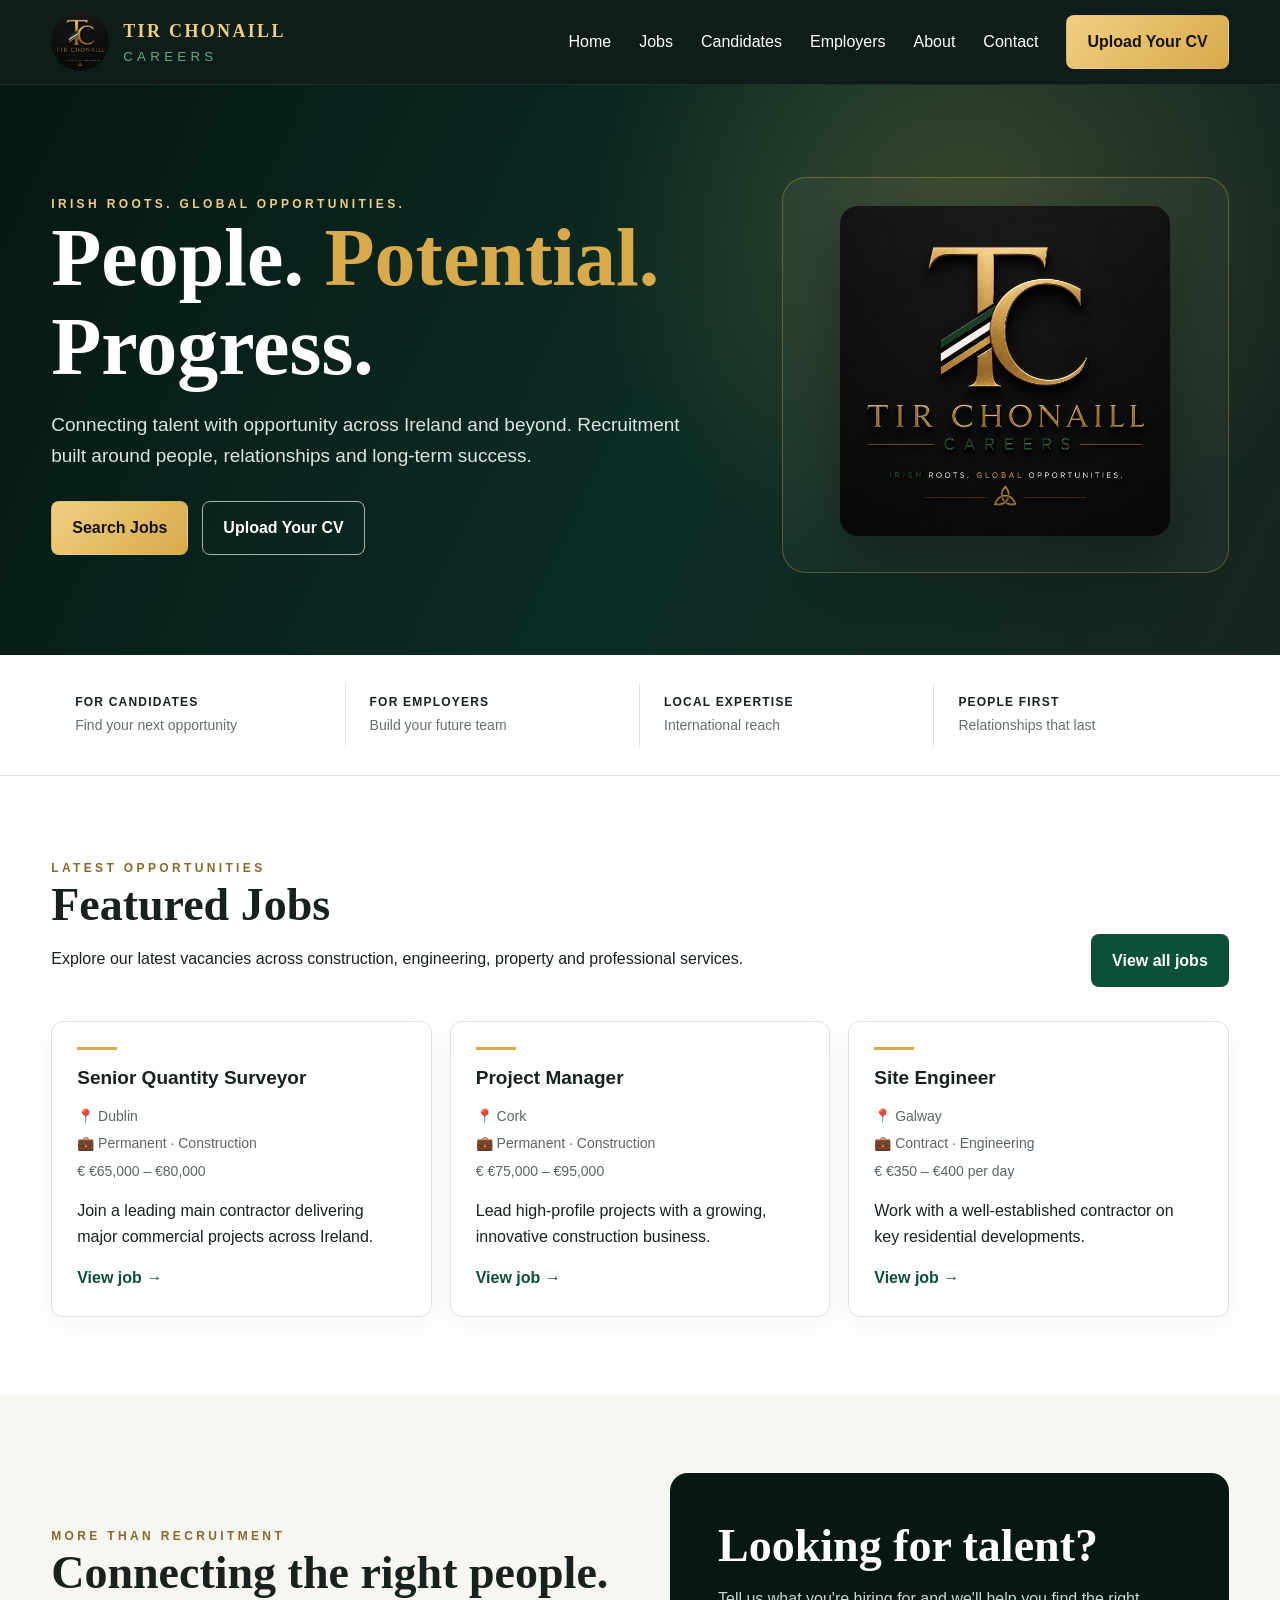
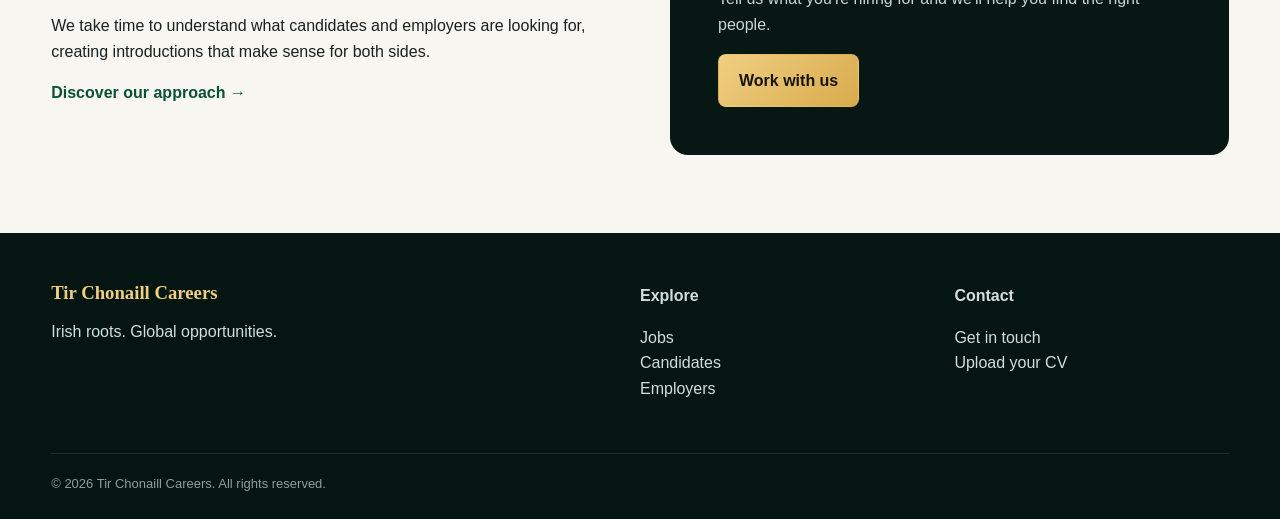
==== index.html @ 7bf4bdb2 "Add files via upload" ====
<!doctype html><html lang="en"><head><meta charset="utf-8"><meta name="viewport" content="width=device-width,initial-scale=1"><meta name="description" content="Tir Chonaill Careers — Irish roots, global opportunities."><title>Tir Chonaill Careers</title><link rel="stylesheet" href="css/style.css"></head><body>
<header class="header"><div class="container nav"><a class="brand" href="index.html"><img src="images/logo.jpg" alt="Tir Chonaill Careers"><div><strong>TIR CHONAILL</strong><small>CAREERS</small></div></a><button class="mobile-toggle" aria-label="Menu">☰</button><nav class="navlinks"><a href="index.html">Home</a><a href="jobs.html">Jobs</a><a href="candidates.html">Candidates</a><a href="employers.html">Employers</a><a href="about.html">About</a><a href="contact.html">Contact</a><a class="btn btn-gold" href="apply.html">Upload Your CV</a></nav></div></header>
<main><section class="hero"><div class="container hero-grid"><div><div class="eyebrow">Irish roots. Global opportunities.</div><h1>People. <span>Potential.</span> Progress.</h1><p>Connecting talent with opportunity across Ireland and beyond. Recruitment built around people, relationships and long-term success.</p><div class="hero-actions"><a class="btn btn-gold" href="jobs.html">Search Jobs</a><a class="btn btn-outline" href="apply.html">Upload Your CV</a></div></div><div class="hero-mark"><img src="images/logo.jpg" alt="Tir Chonaill Careers logo"></div></div></section>
<section class="features"><div class="container feature-grid"><div class="feature"><b>For candidates</b><span>Find your next opportunity</span></div><div class="feature"><b>For employers</b><span>Build your future team</span></div><div class="feature"><b>Local expertise</b><span>International reach</span></div><div class="feature"><b>People first</b><span>Relationships that last</span></div></div></section>
<section class="section"><div class="container"><div class="section-head"><div><span class="eyebrow" style="color:#8a6829">Latest opportunities</span><h2>Featured Jobs</h2><p>Explore our latest vacancies across construction, engineering, property and professional services.</p></div><a class="btn btn-green" href="jobs.html">View all jobs</a></div><div id="featuredJobs" class="jobs-grid"></div></div></section>
<section class="section section-soft"><div class="container split"><div><span class="eyebrow" style="color:#8a6829">More than recruitment</span><h2>Connecting the right people.</h2><p>We take time to understand what candidates and employers are looking for, creating introductions that make sense for both sides.</p><a class="job-link" href="about.html">Discover our approach →</a></div><div class="panel"><h2>Looking for talent?</h2><p>Tell us what you're hiring for and we'll help you find the right people.</p><a class="btn btn-gold" href="employers.html">Work with us</a></div></div></section></main>
<footer class="footer"><div class="container"><div class="footer-grid"><div><h3>Tir Chonaill Careers</h3><p>Irish roots. Global opportunities.</p></div><div><b>Explore</b><p><a href="jobs.html">Jobs</a><br><a href="candidates.html">Candidates</a><br><a href="employers.html">Employers</a></p></div><div><b>Contact</b><p><a href="contact.html">Get in touch</a><br><a href="apply.html">Upload your CV</a></p></div></div><div class="copyright">© 2026 Tir Chonaill Careers. All rights reserved.</div></div></footer><script src="js/main.js"></script><script src="js/jobs.js"></script></body></html>
---- css/style.css ----
:root{--ink:#071814;--green:#0c5137;--green2:#123c2e;--gold:#d8aa4b;--gold2:#f0cf82;--paper:#f8f6f1;--text:#17211e;--muted:#66706c;--line:#e4e1da;--white:#fff}*{box-sizing:border-box}html{scroll-behavior:smooth}body{margin:0;font-family:Inter,Arial,sans-serif;color:var(--text);background:#fff;line-height:1.6}h1,h2,h3{font-family:Georgia,'Times New Roman',serif;line-height:1.08;margin:0 0 16px}a{text-decoration:none;color:inherit}.container{width:min(1180px,92%);margin:auto}.header{position:sticky;top:0;z-index:20;background:rgba(5,20,17,.96);color:#fff;border-bottom:1px solid rgba(255,255,255,.08)}.nav{height:84px;display:flex;align-items:center;justify-content:space-between;gap:24px}.brand{display:flex;align-items:center;gap:14px}.brand img{width:58px;height:58px;object-fit:cover;object-position:50% 20%;border-radius:50%}.brand strong{font-family:Georgia,serif;letter-spacing:.13em;color:var(--gold2);font-size:18px}.brand small{display:block;letter-spacing:.32em;color:#67a781}.navlinks{display:flex;gap:28px;align-items:center}.navlinks a:hover{color:var(--gold2)}.btn{display:inline-flex;align-items:center;justify-content:center;padding:13px 20px;border-radius:8px;font-weight:700;border:1px solid transparent;cursor:pointer}.btn-gold{background:linear-gradient(135deg,var(--gold2),var(--gold));color:#16130c}.btn-outline{border-color:rgba(255,255,255,.65);color:#fff}.btn-green{background:var(--green);color:#fff}.hero{color:#fff;background:radial-gradient(circle at 75% 25%,rgba(216,170,75,.22),transparent 35%),linear-gradient(115deg,#061713,#0b2d25 55%,#17251f);padding:92px 0 82px;overflow:hidden}.hero-grid{display:grid;grid-template-columns:1.2fr .8fr;align-items:center;gap:60px}.eyebrow{text-transform:uppercase;letter-spacing:.28em;font-size:12px;color:var(--gold2);font-weight:700}.hero h1{font-size:clamp(48px,7vw,82px);max-width:850px}.hero h1 span{color:var(--gold)}.hero p{font-size:19px;max-width:650px;color:#dce5e1}.hero-actions{display:flex;gap:14px;flex-wrap:wrap;margin-top:30px}.hero-mark{border:1px solid rgba(216,170,75,.35);padding:28px;border-radius:24px;background:rgba(255,255,255,.04);text-align:center}.hero-mark img{width:min(330px,100%);border-radius:18px;box-shadow:0 25px 60px rgba(0,0,0,.35)}.features{padding:28px 0;border-bottom:1px solid var(--line);background:#fff}.feature-grid{display:grid;grid-template-columns:repeat(4,1fr)}.feature{padding:10px 24px;border-right:1px solid var(--line)}.feature:last-child{border:0}.feature b{display:block;text-transform:uppercase;letter-spacing:.1em;font-size:12px}.feature span{color:var(--muted);font-size:14px}.section{padding:78px 0}.section-soft{background:var(--paper)}.section-head{display:flex;justify-content:space-between;gap:30px;align-items:end;margin-bottom:34px}.section h2{font-size:46px}.jobs-grid{display:grid;grid-template-columns:repeat(3,1fr);gap:18px}.job-card{border:1px solid var(--line);border-radius:12px;padding:25px;background:#fff;box-shadow:0 8px 24px rgba(20,30,25,.05);transition:.2s}.job-card:hover{transform:translateY(-3px);box-shadow:0 14px 35px rgba(20,30,25,.1)}.job-card:before{content:'';display:block;width:40px;height:3px;background:var(--gold);margin-bottom:18px}.job-card h3{font-family:Inter,Arial,sans-serif;font-size:19px}.meta{display:grid;gap:5px;color:#5d6762;font-size:14px;margin:14px 0}.job-link{color:var(--green);font-weight:800}.split{display:grid;grid-template-columns:1fr 1fr;gap:60px;align-items:center}.panel{background:var(--ink);color:#fff;padding:48px;border-radius:18px}.panel p{color:#cbd6d1}.page-hero{background:var(--ink);color:#fff;padding:65px 0}.page-hero h1{font-size:56px}.filters{display:grid;grid-template-columns:2fr 1fr 1fr auto;gap:12px;margin-bottom:28px}.input,select,textarea{width:100%;padding:14px 15px;border:1px solid #d8d8d3;border-radius:8px;background:#fff;font:inherit}textarea{min-height:150px}.form{display:grid;gap:14px}.form-row{display:grid;grid-template-columns:1fr 1fr;gap:14px}.notice{padding:15px;border-radius:8px;background:#eef6f1;color:#24513d;font-size:14px}.footer{background:#051512;color:#d4ddd9;padding:50px 0 25px}.footer-grid{display:grid;grid-template-columns:2fr 1fr 1fr;gap:40px}.footer h3{color:var(--gold2)}.copyright{border-top:1px solid rgba(255,255,255,.1);margin-top:35px;padding-top:20px;color:#8fa099;font-size:13px}.mobile-toggle{display:none}.empty{padding:30px;border:1px dashed #bbb;border-radius:10px;color:var(--muted)}@media(max-width:850px){.mobile-toggle{display:block;background:none;border:0;color:#fff;font-size:25px}.navlinks{display:none;position:absolute;top:84px;left:0;right:0;background:#061713;padding:24px;flex-direction:column}.navlinks.open{display:flex}.hero-grid,.split{grid-template-columns:1fr}.hero-mark{display:none}.feature-grid{grid-template-columns:1fr 1fr}.feature:nth-child(2){border-right:0}.jobs-grid{grid-template-columns:1fr}.filters{grid-template-columns:1fr}.section-head{align-items:start;flex-direction:column}.footer-grid{grid-template-columns:1fr}.form-row{grid-template-columns:1fr}}@media(max-width:520px){.brand strong,.brand small{display:none}.feature-grid{grid-template-columns:1fr}.feature{border-right:0;border-bottom:1px solid var(--line)}.hero{padding:65px 0}.hero h1{font-size:48px}.page-hero h1,.section h2{font-size:40px}}
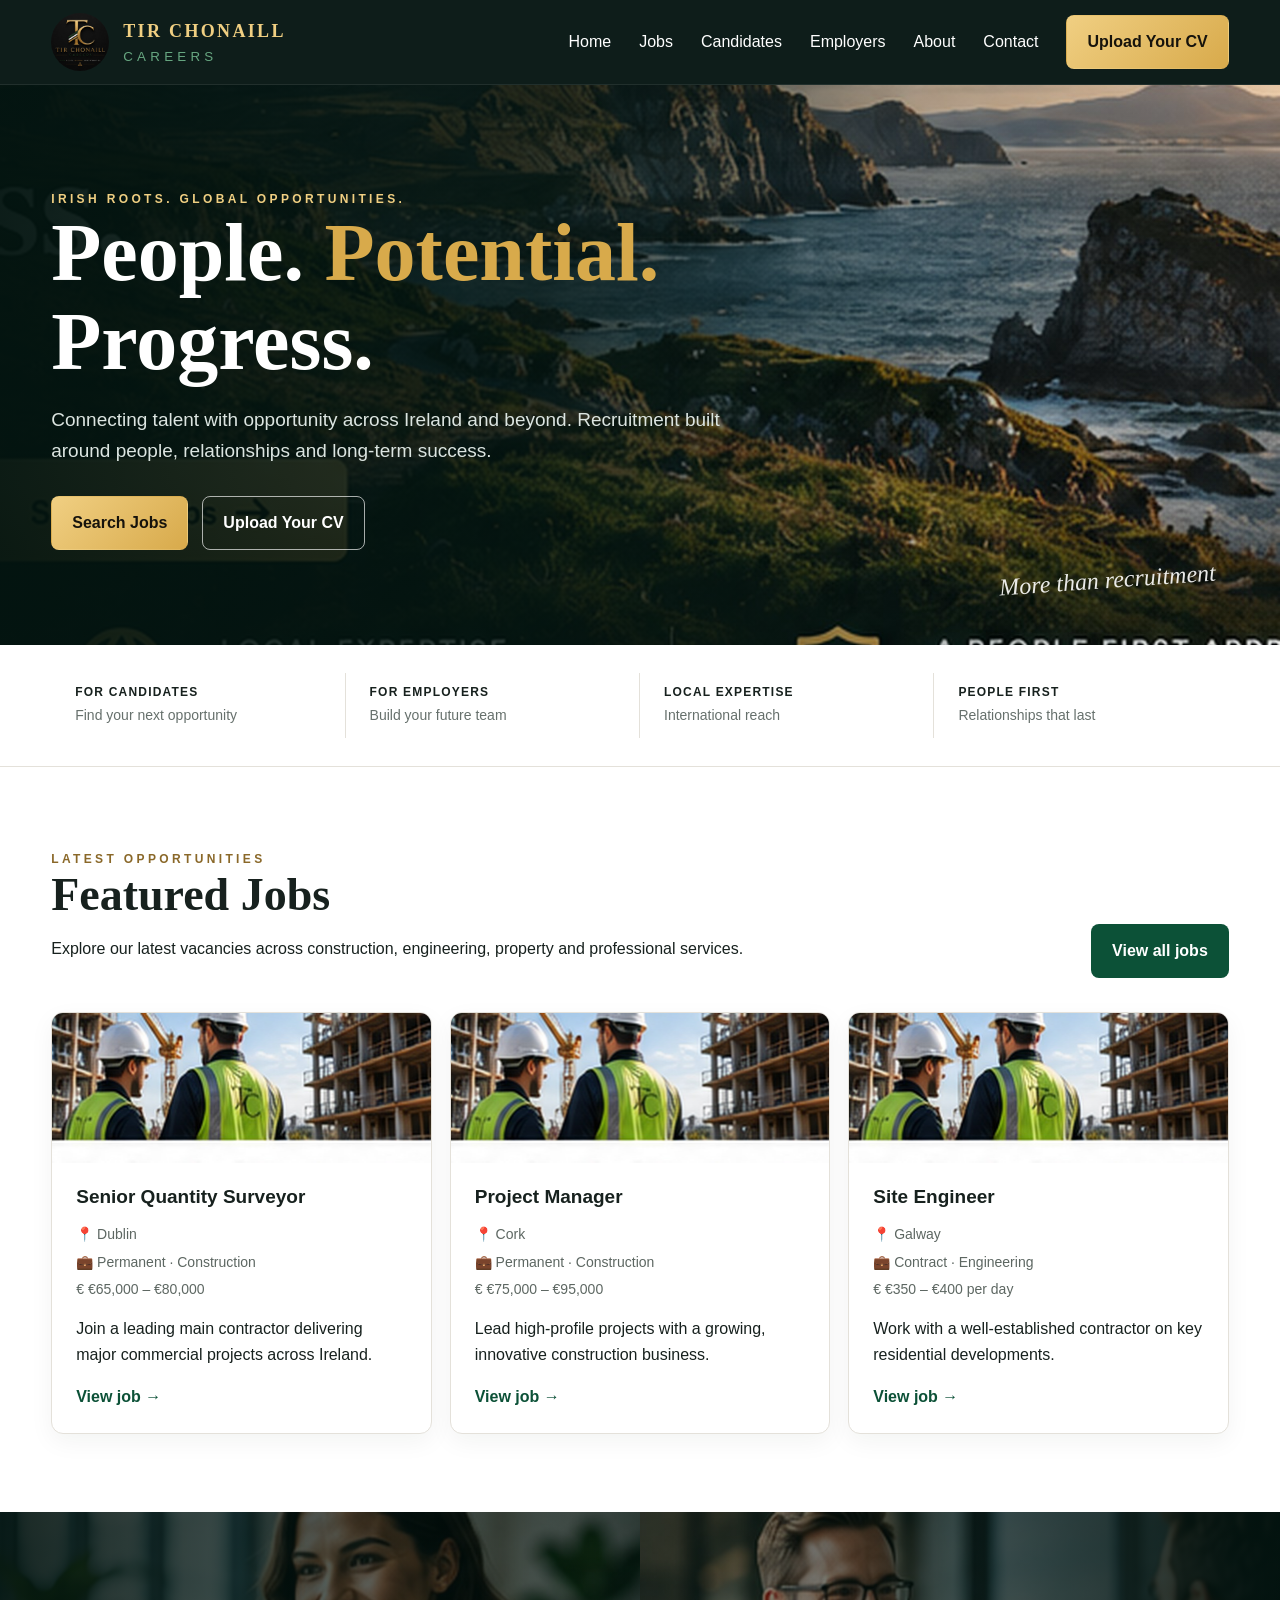
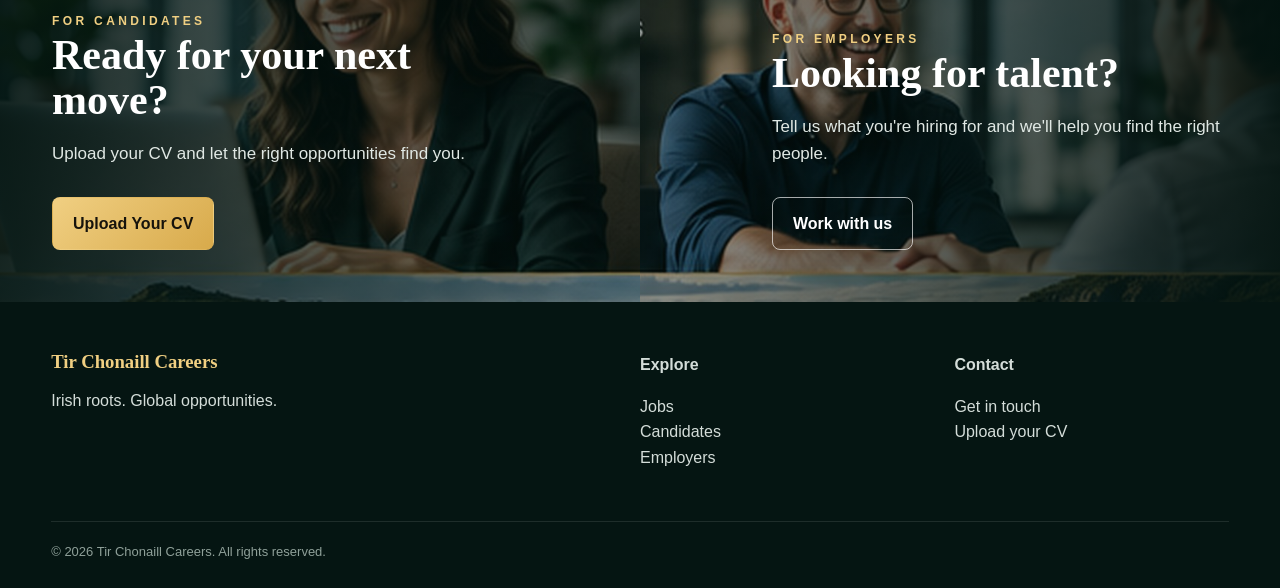
==== commit 6005f3c8: "Add files via upload" ====
--- a/index.html
+++ b/index.html
@@ -1,7 +1,10 @@
 <!doctype html><html lang="en"><head><meta charset="utf-8"><meta name="viewport" content="width=device-width,initial-scale=1"><meta name="description" content="Tir Chonaill Careers — Irish roots, global opportunities."><title>Tir Chonaill Careers</title><link rel="stylesheet" href="css/style.css"></head><body>
 <header class="header"><div class="container nav"><a class="brand" href="index.html"><img src="images/logo.jpg" alt="Tir Chonaill Careers"><div><strong>TIR CHONAILL</strong><small>CAREERS</small></div></a><button class="mobile-toggle" aria-label="Menu">☰</button><nav class="navlinks"><a href="index.html">Home</a><a href="jobs.html">Jobs</a><a href="candidates.html">Candidates</a><a href="employers.html">Employers</a><a href="about.html">About</a><a href="contact.html">Contact</a><a class="btn btn-gold" href="apply.html">Upload Your CV</a></nav></div></header>
-<main><section class="hero"><div class="container hero-grid"><div><div class="eyebrow">Irish roots. Global opportunities.</div><h1>People. <span>Potential.</span> Progress.</h1><p>Connecting talent with opportunity across Ireland and beyond. Recruitment built around people, relationships and long-term success.</p><div class="hero-actions"><a class="btn btn-gold" href="jobs.html">Search Jobs</a><a class="btn btn-outline" href="apply.html">Upload Your CV</a></div></div><div class="hero-mark"><img src="images/logo.jpg" alt="Tir Chonaill Careers logo"></div></div></section>
+<main><section class="hero"><div class="container hero-grid"><div><div class="eyebrow">Irish roots. Global opportunities.</div><h1>People. <span>Potential.</span> Progress.</h1><p>Connecting talent with opportunity across Ireland and beyond. Recruitment built around people, relationships and long-term success.</p><div class="hero-actions"><a class="btn btn-gold" href="jobs.html">Search Jobs</a><a class="btn btn-outline" href="apply.html">Upload Your CV</a></div></div></div></section>
 <section class="features"><div class="container feature-grid"><div class="feature"><b>For candidates</b><span>Find your next opportunity</span></div><div class="feature"><b>For employers</b><span>Build your future team</span></div><div class="feature"><b>Local expertise</b><span>International reach</span></div><div class="feature"><b>People first</b><span>Relationships that last</span></div></div></section>
 <section class="section"><div class="container"><div class="section-head"><div><span class="eyebrow" style="color:#8a6829">Latest opportunities</span><h2>Featured Jobs</h2><p>Explore our latest vacancies across construction, engineering, property and professional services.</p></div><a class="btn btn-green" href="jobs.html">View all jobs</a></div><div id="featuredJobs" class="jobs-grid"></div></div></section>
-<section class="section section-soft"><div class="container split"><div><span class="eyebrow" style="color:#8a6829">More than recruitment</span><h2>Connecting the right people.</h2><p>We take time to understand what candidates and employers are looking for, creating introductions that make sense for both sides.</p><a class="job-link" href="about.html">Discover our approach →</a></div><div class="panel"><h2>Looking for talent?</h2><p>Tell us what you're hiring for and we'll help you find the right people.</p><a class="btn btn-gold" href="employers.html">Work with us</a></div></div></section></main>
+<section class="people-strip">
+<div class="people-card candidate-photo"><div class="people-copy"><span class="eyebrow">For candidates</span><h2>Ready for your next move?</h2><p>Upload your CV and let the right opportunities find you.</p><a class="btn btn-gold" href="apply.html">Upload Your CV</a></div></div>
+<div class="people-card employer-photo"><div class="people-copy"><span class="eyebrow">For employers</span><h2>Looking for talent?</h2><p>Tell us what you're hiring for and we'll help you find the right people.</p><a class="btn btn-outline" href="employers.html">Work with us</a></div></div>
+</section></main>
 <footer class="footer"><div class="container"><div class="footer-grid"><div><h3>Tir Chonaill Careers</h3><p>Irish roots. Global opportunities.</p></div><div><b>Explore</b><p><a href="jobs.html">Jobs</a><br><a href="candidates.html">Candidates</a><br><a href="employers.html">Employers</a></p></div><div><b>Contact</b><p><a href="contact.html">Get in touch</a><br><a href="apply.html">Upload your CV</a></p></div></div><div class="copyright">© 2026 Tir Chonaill Careers. All rights reserved.</div></div></footer><script src="js/main.js"></script><script src="js/jobs.js"></script></body></html>
--- a/css/style.css
+++ b/css/style.css
@@ -1 +1,7 @@
 :root{--ink:#071814;--green:#0c5137;--green2:#123c2e;--gold:#d8aa4b;--gold2:#f0cf82;--paper:#f8f6f1;--text:#17211e;--muted:#66706c;--line:#e4e1da;--white:#fff}*{box-sizing:border-box}html{scroll-behavior:smooth}body{margin:0;font-family:Inter,Arial,sans-serif;color:var(--text);background:#fff;line-height:1.6}h1,h2,h3{font-family:Georgia,'Times New Roman',serif;line-height:1.08;margin:0 0 16px}a{text-decoration:none;color:inherit}.container{width:min(1180px,92%);margin:auto}.header{position:sticky;top:0;z-index:20;background:rgba(5,20,17,.96);color:#fff;border-bottom:1px solid rgba(255,255,255,.08)}.nav{height:84px;display:flex;align-items:center;justify-content:space-between;gap:24px}.brand{display:flex;align-items:center;gap:14px}.brand img{width:58px;height:58px;object-fit:cover;object-position:50% 20%;border-radius:50%}.brand strong{font-family:Georgia,serif;letter-spacing:.13em;color:var(--gold2);font-size:18px}.brand small{display:block;letter-spacing:.32em;color:#67a781}.navlinks{display:flex;gap:28px;align-items:center}.navlinks a:hover{color:var(--gold2)}.btn{display:inline-flex;align-items:center;justify-content:center;padding:13px 20px;border-radius:8px;font-weight:700;border:1px solid transparent;cursor:pointer}.btn-gold{background:linear-gradient(135deg,var(--gold2),var(--gold));color:#16130c}.btn-outline{border-color:rgba(255,255,255,.65);color:#fff}.btn-green{background:var(--green);color:#fff}.hero{color:#fff;background:radial-gradient(circle at 75% 25%,rgba(216,170,75,.22),transparent 35%),linear-gradient(115deg,#061713,#0b2d25 55%,#17251f);padding:92px 0 82px;overflow:hidden}.hero-grid{display:grid;grid-template-columns:1.2fr .8fr;align-items:center;gap:60px}.eyebrow{text-transform:uppercase;letter-spacing:.28em;font-size:12px;color:var(--gold2);font-weight:700}.hero h1{font-size:clamp(48px,7vw,82px);max-width:850px}.hero h1 span{color:var(--gold)}.hero p{font-size:19px;max-width:650px;color:#dce5e1}.hero-actions{display:flex;gap:14px;flex-wrap:wrap;margin-top:30px}.hero-mark{border:1px solid rgba(216,170,75,.35);padding:28px;border-radius:24px;background:rgba(255,255,255,.04);text-align:center}.hero-mark img{width:min(330px,100%);border-radius:18px;box-shadow:0 25px 60px rgba(0,0,0,.35)}.features{padding:28px 0;border-bottom:1px solid var(--line);background:#fff}.feature-grid{display:grid;grid-template-columns:repeat(4,1fr)}.feature{padding:10px 24px;border-right:1px solid var(--line)}.feature:last-child{border:0}.feature b{display:block;text-transform:uppercase;letter-spacing:.1em;font-size:12px}.feature span{color:var(--muted);font-size:14px}.section{padding:78px 0}.section-soft{background:var(--paper)}.section-head{display:flex;justify-content:space-between;gap:30px;align-items:end;margin-bottom:34px}.section h2{font-size:46px}.jobs-grid{display:grid;grid-template-columns:repeat(3,1fr);gap:18px}.job-card{border:1px solid var(--line);border-radius:12px;padding:25px;background:#fff;box-shadow:0 8px 24px rgba(20,30,25,.05);transition:.2s}.job-card:hover{transform:translateY(-3px);box-shadow:0 14px 35px rgba(20,30,25,.1)}.job-card:before{content:'';display:block;width:40px;height:3px;background:var(--gold);margin-bottom:18px}.job-card h3{font-family:Inter,Arial,sans-serif;font-size:19px}.meta{display:grid;gap:5px;color:#5d6762;font-size:14px;margin:14px 0}.job-link{color:var(--green);font-weight:800}.split{display:grid;grid-template-columns:1fr 1fr;gap:60px;align-items:center}.panel{background:var(--ink);color:#fff;padding:48px;border-radius:18px}.panel p{color:#cbd6d1}.page-hero{background:var(--ink);color:#fff;padding:65px 0}.page-hero h1{font-size:56px}.filters{display:grid;grid-template-columns:2fr 1fr 1fr auto;gap:12px;margin-bottom:28px}.input,select,textarea{width:100%;padding:14px 15px;border:1px solid #d8d8d3;border-radius:8px;background:#fff;font:inherit}textarea{min-height:150px}.form{display:grid;gap:14px}.form-row{display:grid;grid-template-columns:1fr 1fr;gap:14px}.notice{padding:15px;border-radius:8px;background:#eef6f1;color:#24513d;font-size:14px}.footer{background:#051512;color:#d4ddd9;padding:50px 0 25px}.footer-grid{display:grid;grid-template-columns:2fr 1fr 1fr;gap:40px}.footer h3{color:var(--gold2)}.copyright{border-top:1px solid rgba(255,255,255,.1);margin-top:35px;padding-top:20px;color:#8fa099;font-size:13px}.mobile-toggle{display:none}.empty{padding:30px;border:1px dashed #bbb;border-radius:10px;color:var(--muted)}@media(max-width:850px){.mobile-toggle{display:block;background:none;border:0;color:#fff;font-size:25px}.navlinks{display:none;position:absolute;top:84px;left:0;right:0;background:#061713;padding:24px;flex-direction:column}.navlinks.open{display:flex}.hero-grid,.split{grid-template-columns:1fr}.hero-mark{display:none}.feature-grid{grid-template-columns:1fr 1fr}.feature:nth-child(2){border-right:0}.jobs-grid{grid-template-columns:1fr}.filters{grid-template-columns:1fr}.section-head{align-items:start;flex-direction:column}.footer-grid{grid-template-columns:1fr}.form-row{grid-template-columns:1fr}}@media(max-width:520px){.brand strong,.brand small{display:none}.feature-grid{grid-template-columns:1fr}.feature{border-right:0;border-bottom:1px solid var(--line)}.hero{padding:65px 0}.hero h1{font-size:48px}.page-hero h1,.section h2{font-size:40px}}
+
+/* Photography upgrade */
+.hero{position:relative;background-image:linear-gradient(90deg,rgba(3,20,16,.96) 0%,rgba(3,20,16,.82) 42%,rgba(3,20,16,.28) 72%,rgba(3,20,16,.08) 100%),url('../images/hero.jpg');background-size:cover;background-position:center right;min-height:560px;display:flex;align-items:center}
+.hero-grid{grid-template-columns:minmax(0,760px) 1fr}.hero p{max-width:690px}.hero:after{content:'More than recruitment';position:absolute;right:5%;bottom:46px;font-family:Georgia,'Times New Roman',serif;font-style:italic;font-size:24px;color:rgba(255,255,255,.9);transform:rotate(-4deg)}
+.job-card{padding:0;overflow:hidden}.job-card:before{display:none}.job-card .job-photo{height:150px;background-size:cover;background-position:center}.job-card .job-body{padding:24px}.people-strip{display:grid;grid-template-columns:1fr 1fr;background:#061713}.people-card{min-height:390px;background-size:cover;background-position:center;position:relative;display:flex;align-items:flex-end}.people-card:before{content:'';position:absolute;inset:0;background:linear-gradient(90deg,rgba(3,20,16,.92),rgba(3,20,16,.45))}.employer-photo:before{background:linear-gradient(270deg,rgba(3,20,16,.92),rgba(3,20,16,.4))}.candidate-photo{background-image:url('../images/candidate.jpg')}.employer-photo{background-image:url('../images/employer.jpg');justify-content:flex-end}.people-copy{position:relative;z-index:1;color:#fff;padding:52px;width:min(560px,90%)}.people-copy h2{font-size:42px}.people-copy p{color:#e0e8e4;font-size:17px;max-width:470px}.people-copy .btn{margin-top:12px}
+@media(max-width:850px){.hero{min-height:520px;background-position:65% center}.hero:after{display:none}.people-strip{grid-template-columns:1fr}.people-card{min-height:360px}.job-card .job-photo{height:190px}}
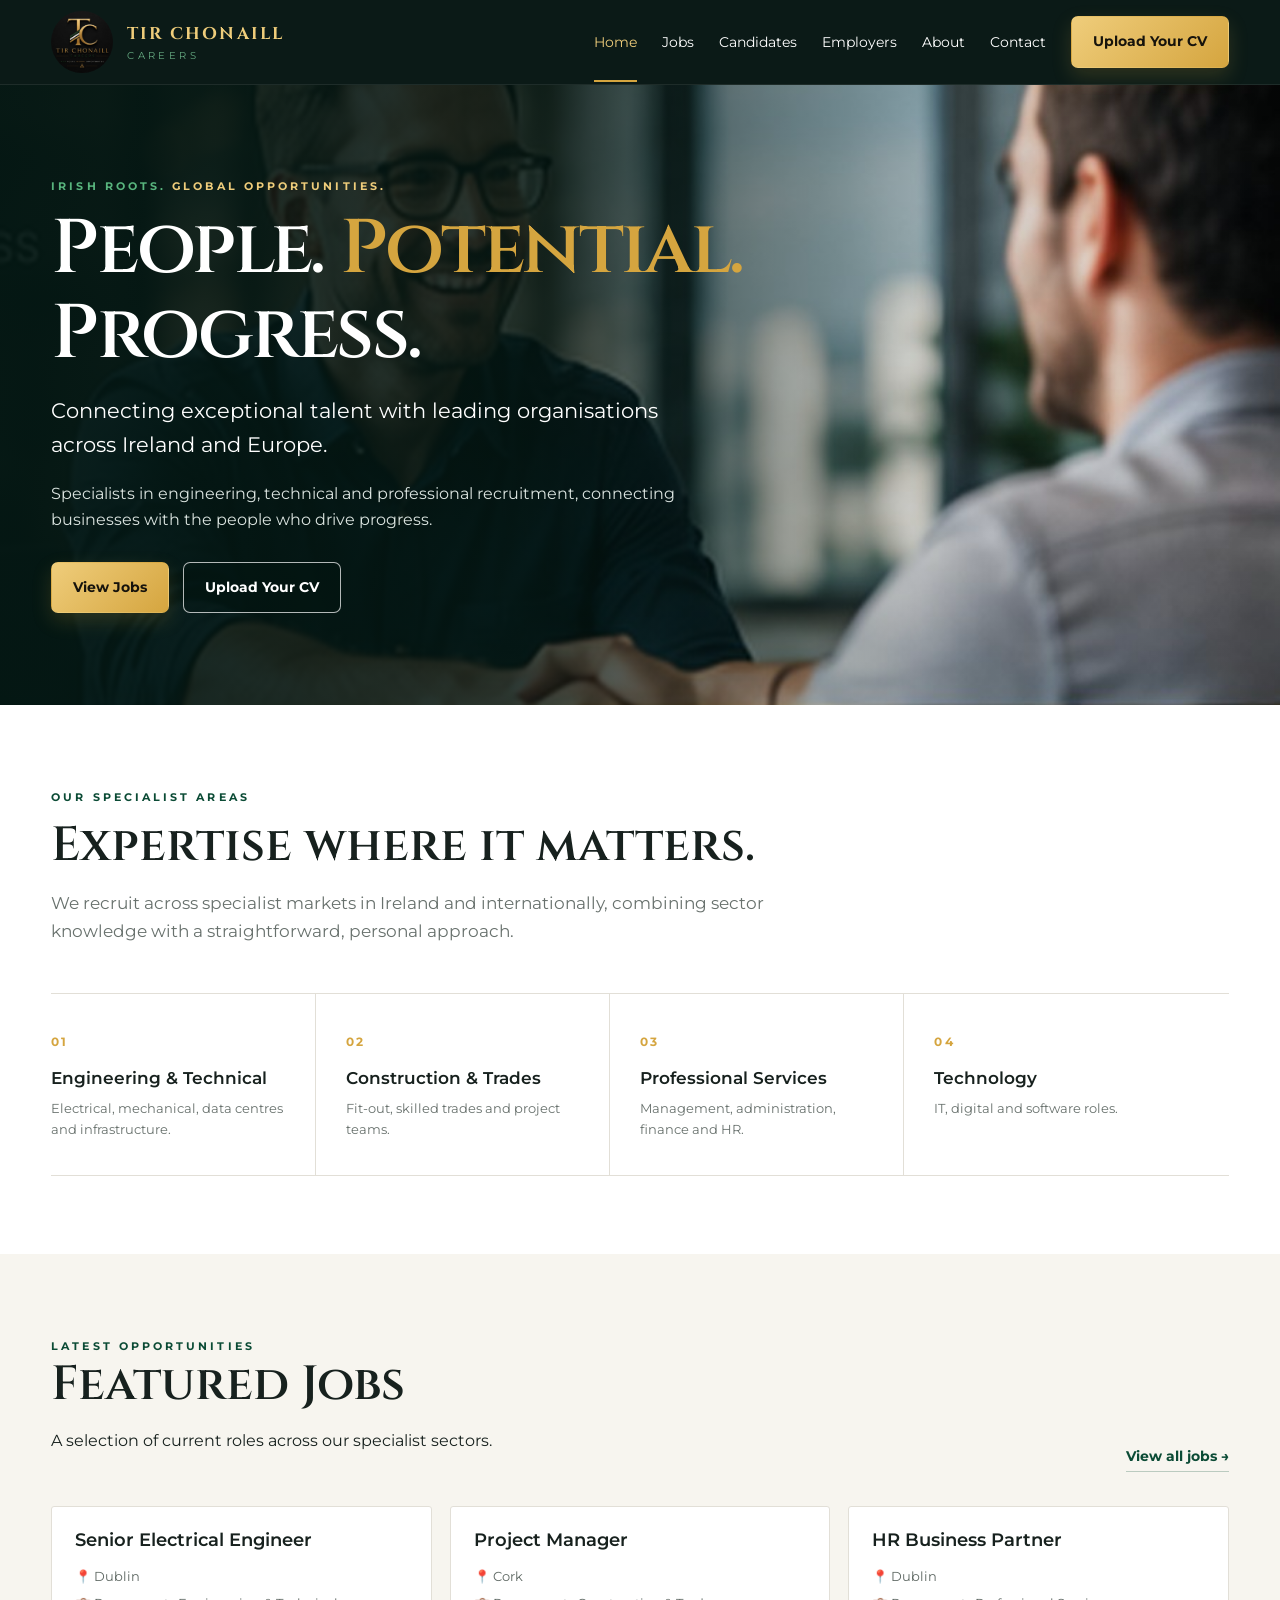
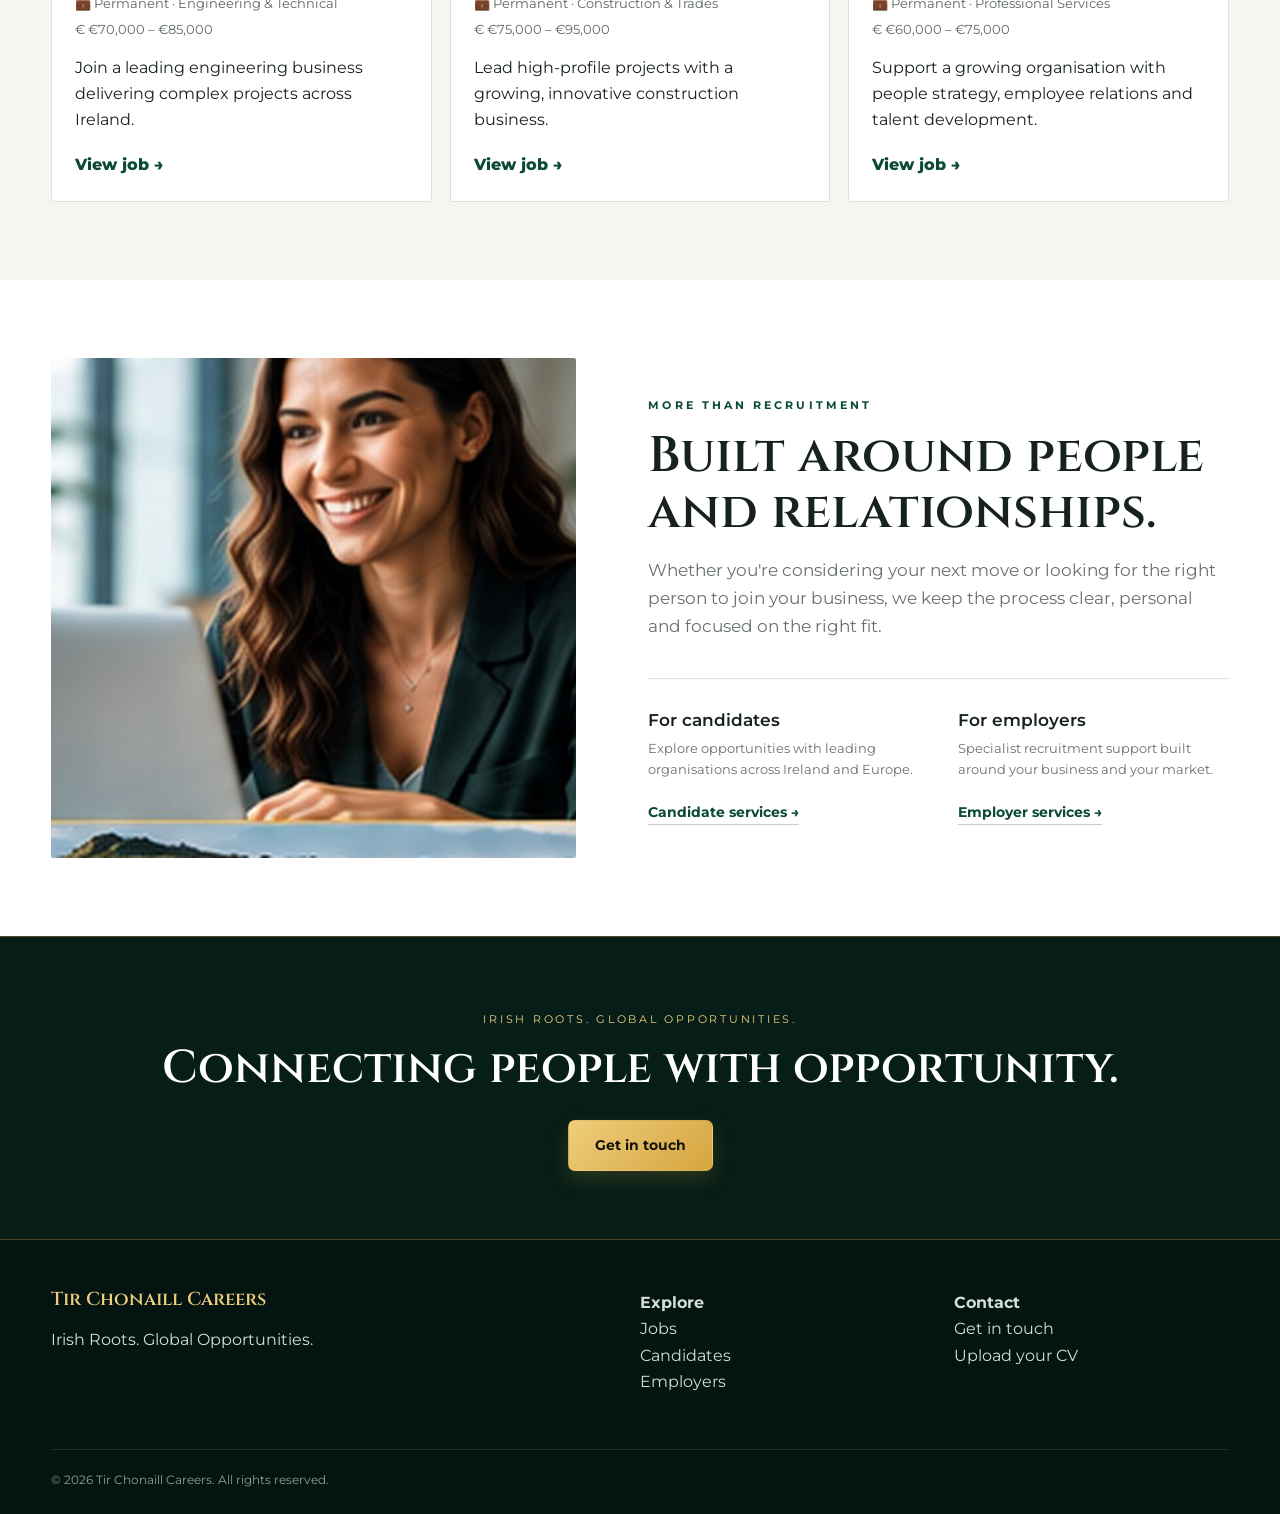
==== commit ca186972: "Add files via upload" ====
--- a/index.html
+++ b/index.html
@@ -1,10 +1,10 @@
-<!doctype html><html lang="en"><head><meta charset="utf-8"><meta name="viewport" content="width=device-width,initial-scale=1"><meta name="description" content="Tir Chonaill Careers — Irish roots, global opportunities."><title>Tir Chonaill Careers</title><link rel="stylesheet" href="css/style.css"></head><body>
-<header class="header"><div class="container nav"><a class="brand" href="index.html"><img src="images/logo.jpg" alt="Tir Chonaill Careers"><div><strong>TIR CHONAILL</strong><small>CAREERS</small></div></a><button class="mobile-toggle" aria-label="Menu">☰</button><nav class="navlinks"><a href="index.html">Home</a><a href="jobs.html">Jobs</a><a href="candidates.html">Candidates</a><a href="employers.html">Employers</a><a href="about.html">About</a><a href="contact.html">Contact</a><a class="btn btn-gold" href="apply.html">Upload Your CV</a></nav></div></header>
-<main><section class="hero"><div class="container hero-grid"><div><div class="eyebrow">Irish roots. Global opportunities.</div><h1>People. <span>Potential.</span> Progress.</h1><p>Connecting talent with opportunity across Ireland and beyond. Recruitment built around people, relationships and long-term success.</p><div class="hero-actions"><a class="btn btn-gold" href="jobs.html">Search Jobs</a><a class="btn btn-outline" href="apply.html">Upload Your CV</a></div></div></div></section>
-<section class="features"><div class="container feature-grid"><div class="feature"><b>For candidates</b><span>Find your next opportunity</span></div><div class="feature"><b>For employers</b><span>Build your future team</span></div><div class="feature"><b>Local expertise</b><span>International reach</span></div><div class="feature"><b>People first</b><span>Relationships that last</span></div></div></section>
-<section class="section"><div class="container"><div class="section-head"><div><span class="eyebrow" style="color:#8a6829">Latest opportunities</span><h2>Featured Jobs</h2><p>Explore our latest vacancies across construction, engineering, property and professional services.</p></div><a class="btn btn-green" href="jobs.html">View all jobs</a></div><div id="featuredJobs" class="jobs-grid"></div></div></section>
-<section class="people-strip">
-<div class="people-card candidate-photo"><div class="people-copy"><span class="eyebrow">For candidates</span><h2>Ready for your next move?</h2><p>Upload your CV and let the right opportunities find you.</p><a class="btn btn-gold" href="apply.html">Upload Your CV</a></div></div>
-<div class="people-card employer-photo"><div class="people-copy"><span class="eyebrow">For employers</span><h2>Looking for talent?</h2><p>Tell us what you're hiring for and we'll help you find the right people.</p><a class="btn btn-outline" href="employers.html">Work with us</a></div></div>
-</section></main>
-<footer class="footer"><div class="container"><div class="footer-grid"><div><h3>Tir Chonaill Careers</h3><p>Irish roots. Global opportunities.</p></div><div><b>Explore</b><p><a href="jobs.html">Jobs</a><br><a href="candidates.html">Candidates</a><br><a href="employers.html">Employers</a></p></div><div><b>Contact</b><p><a href="contact.html">Get in touch</a><br><a href="apply.html">Upload your CV</a></p></div></div><div class="copyright">© 2026 Tir Chonaill Careers. All rights reserved.</div></div></footer><script src="js/main.js"></script><script src="js/jobs.js"></script></body></html>
+<!doctype html><html lang="en"><head><meta charset="utf-8"><meta name="viewport" content="width=device-width,initial-scale=1"><meta name="description" content="Tir Chonaill Careers connects exceptional talent with leading organisations across Ireland and Europe."><title>Tir Chonaill Careers | People. Potential. Progress.</title><link rel="stylesheet" href="css/style.css"></head><body>
+<header class="header"><div class="container nav"><a class="brand" href="index.html"><img src="images/logo.jpg" alt="Tir Chonaill Careers"><div><strong>TIR CHONAILL</strong><small>CAREERS</small></div></a><button class="mobile-toggle" aria-label="Menu">☰</button><nav class="navlinks"><a class="active" href="index.html">Home</a><a href="jobs.html">Jobs</a><a href="candidates.html">Candidates</a><a href="employers.html">Employers</a><a href="about.html">About</a><a href="contact.html">Contact</a><a class="btn btn-gold" href="apply.html">Upload Your CV</a></nav></div></header>
+<main>
+<section class="hero hero-refined"><div class="container"><div class="hero-copy refined-copy"><div class="eyebrow"><span>Irish Roots.</span> Global Opportunities.</div><h1>People. <span>Potential.</span> Progress.</h1><p class="hero-lead">Connecting exceptional talent with leading organisations across Ireland and Europe.</p><p>Specialists in engineering, technical and professional recruitment, connecting businesses with the people who drive progress.</p><div class="hero-actions"><a class="btn btn-gold" href="jobs.html">View Jobs</a><a class="btn btn-outline" href="apply.html">Upload Your CV</a></div></div></div></section>
+<section class="section sectors-clean"><div class="container"><div class="clean-intro"><span class="eyebrow dark">Our specialist areas</span><h2>Expertise where it matters.</h2><p>We recruit across specialist markets in Ireland and internationally, combining sector knowledge with a straightforward, personal approach.</p></div><div class="sector-list"><article><span>01</span><h3>Engineering &amp; Technical</h3><p>Electrical, mechanical, data centres and infrastructure.</p></article><article><span>02</span><h3>Construction &amp; Trades</h3><p>Fit-out, skilled trades and project teams.</p></article><article><span>03</span><h3>Professional Services</h3><p>Management, administration, finance and HR.</p></article><article><span>04</span><h3>Technology</h3><p>IT, digital and software roles.</p></article></div></div></section>
+<section class="section latest-clean"><div class="container"><div class="section-head"><div><span class="eyebrow dark">Latest opportunities</span><h2>Featured Jobs</h2><p>A selection of current roles across our specialist sectors.</p></div><a class="text-link" href="jobs.html">View all jobs →</a></div><div id="featuredJobs" class="jobs-grid"></div></div></section>
+<section class="section approach-section"><div class="container approach-grid"><div class="approach-image" role="img" aria-label="Professional recruitment conversation"></div><div class="approach-copy"><span class="eyebrow dark">More than recruitment</span><h2>Built around people and relationships.</h2><p>Whether you're considering your next move or looking for the right person to join your business, we keep the process clear, personal and focused on the right fit.</p><div class="approach-actions"><div><h3>For candidates</h3><p>Explore opportunities with leading organisations across Ireland and Europe.</p><a class="text-link" href="candidates.html">Candidate services →</a></div><div><h3>For employers</h3><p>Specialist recruitment support built around your business and your market.</p><a class="text-link" href="employers.html">Employer services →</a></div></div></div></div></section>
+<section class="closing-band"><div class="container"><span>Irish Roots. Global Opportunities.</span><h2>Connecting people with opportunity.</h2><a class="btn btn-gold" href="contact.html">Get in touch</a></div></section>
+</main>
+<footer class="footer"><div class="container"><div class="footer-grid"><div><h3>Tir Chonaill Careers</h3><p>Irish Roots. Global Opportunities.</p></div><div><b>Explore</b><p><a href="jobs.html">Jobs</a><br><a href="candidates.html">Candidates</a><br><a href="employers.html">Employers</a></p></div><div><b>Contact</b><p><a href="contact.html">Get in touch</a><br><a href="apply.html">Upload your CV</a></p></div></div><div class="copyright">© 2026 Tir Chonaill Careers. All rights reserved.</div></div></footer><script src="js/main.js"></script><script src="js/jobs.js"></script></body></html>
--- a/css/style.css
+++ b/css/style.css
@@ -1,7 +1,10 @@
-:root{--ink:#071814;--green:#0c5137;--green2:#123c2e;--gold:#d8aa4b;--gold2:#f0cf82;--paper:#f8f6f1;--text:#17211e;--muted:#66706c;--line:#e4e1da;--white:#fff}*{box-sizing:border-box}html{scroll-behavior:smooth}body{margin:0;font-family:Inter,Arial,sans-serif;color:var(--text);background:#fff;line-height:1.6}h1,h2,h3{font-family:Georgia,'Times New Roman',serif;line-height:1.08;margin:0 0 16px}a{text-decoration:none;color:inherit}.container{width:min(1180px,92%);margin:auto}.header{position:sticky;top:0;z-index:20;background:rgba(5,20,17,.96);color:#fff;border-bottom:1px solid rgba(255,255,255,.08)}.nav{height:84px;display:flex;align-items:center;justify-content:space-between;gap:24px}.brand{display:flex;align-items:center;gap:14px}.brand img{width:58px;height:58px;object-fit:cover;object-position:50% 20%;border-radius:50%}.brand strong{font-family:Georgia,serif;letter-spacing:.13em;color:var(--gold2);font-size:18px}.brand small{display:block;letter-spacing:.32em;color:#67a781}.navlinks{display:flex;gap:28px;align-items:center}.navlinks a:hover{color:var(--gold2)}.btn{display:inline-flex;align-items:center;justify-content:center;padding:13px 20px;border-radius:8px;font-weight:700;border:1px solid transparent;cursor:pointer}.btn-gold{background:linear-gradient(135deg,var(--gold2),var(--gold));color:#16130c}.btn-outline{border-color:rgba(255,255,255,.65);color:#fff}.btn-green{background:var(--green);color:#fff}.hero{color:#fff;background:radial-gradient(circle at 75% 25%,rgba(216,170,75,.22),transparent 35%),linear-gradient(115deg,#061713,#0b2d25 55%,#17251f);padding:92px 0 82px;overflow:hidden}.hero-grid{display:grid;grid-template-columns:1.2fr .8fr;align-items:center;gap:60px}.eyebrow{text-transform:uppercase;letter-spacing:.28em;font-size:12px;color:var(--gold2);font-weight:700}.hero h1{font-size:clamp(48px,7vw,82px);max-width:850px}.hero h1 span{color:var(--gold)}.hero p{font-size:19px;max-width:650px;color:#dce5e1}.hero-actions{display:flex;gap:14px;flex-wrap:wrap;margin-top:30px}.hero-mark{border:1px solid rgba(216,170,75,.35);padding:28px;border-radius:24px;background:rgba(255,255,255,.04);text-align:center}.hero-mark img{width:min(330px,100%);border-radius:18px;box-shadow:0 25px 60px rgba(0,0,0,.35)}.features{padding:28px 0;border-bottom:1px solid var(--line);background:#fff}.feature-grid{display:grid;grid-template-columns:repeat(4,1fr)}.feature{padding:10px 24px;border-right:1px solid var(--line)}.feature:last-child{border:0}.feature b{display:block;text-transform:uppercase;letter-spacing:.1em;font-size:12px}.feature span{color:var(--muted);font-size:14px}.section{padding:78px 0}.section-soft{background:var(--paper)}.section-head{display:flex;justify-content:space-between;gap:30px;align-items:end;margin-bottom:34px}.section h2{font-size:46px}.jobs-grid{display:grid;grid-template-columns:repeat(3,1fr);gap:18px}.job-card{border:1px solid var(--line);border-radius:12px;padding:25px;background:#fff;box-shadow:0 8px 24px rgba(20,30,25,.05);transition:.2s}.job-card:hover{transform:translateY(-3px);box-shadow:0 14px 35px rgba(20,30,25,.1)}.job-card:before{content:'';display:block;width:40px;height:3px;background:var(--gold);margin-bottom:18px}.job-card h3{font-family:Inter,Arial,sans-serif;font-size:19px}.meta{display:grid;gap:5px;color:#5d6762;font-size:14px;margin:14px 0}.job-link{color:var(--green);font-weight:800}.split{display:grid;grid-template-columns:1fr 1fr;gap:60px;align-items:center}.panel{background:var(--ink);color:#fff;padding:48px;border-radius:18px}.panel p{color:#cbd6d1}.page-hero{background:var(--ink);color:#fff;padding:65px 0}.page-hero h1{font-size:56px}.filters{display:grid;grid-template-columns:2fr 1fr 1fr auto;gap:12px;margin-bottom:28px}.input,select,textarea{width:100%;padding:14px 15px;border:1px solid #d8d8d3;border-radius:8px;background:#fff;font:inherit}textarea{min-height:150px}.form{display:grid;gap:14px}.form-row{display:grid;grid-template-columns:1fr 1fr;gap:14px}.notice{padding:15px;border-radius:8px;background:#eef6f1;color:#24513d;font-size:14px}.footer{background:#051512;color:#d4ddd9;padding:50px 0 25px}.footer-grid{display:grid;grid-template-columns:2fr 1fr 1fr;gap:40px}.footer h3{color:var(--gold2)}.copyright{border-top:1px solid rgba(255,255,255,.1);margin-top:35px;padding-top:20px;color:#8fa099;font-size:13px}.mobile-toggle{display:none}.empty{padding:30px;border:1px dashed #bbb;border-radius:10px;color:var(--muted)}@media(max-width:850px){.mobile-toggle{display:block;background:none;border:0;color:#fff;font-size:25px}.navlinks{display:none;position:absolute;top:84px;left:0;right:0;background:#061713;padding:24px;flex-direction:column}.navlinks.open{display:flex}.hero-grid,.split{grid-template-columns:1fr}.hero-mark{display:none}.feature-grid{grid-template-columns:1fr 1fr}.feature:nth-child(2){border-right:0}.jobs-grid{grid-template-columns:1fr}.filters{grid-template-columns:1fr}.section-head{align-items:start;flex-direction:column}.footer-grid{grid-template-columns:1fr}.form-row{grid-template-columns:1fr}}@media(max-width:520px){.brand strong,.brand small{display:none}.feature-grid{grid-template-columns:1fr}.feature{border-right:0;border-bottom:1px solid var(--line)}.hero{padding:65px 0}.hero h1{font-size:48px}.page-hero h1,.section h2{font-size:40px}}
+@import url('https://fonts.googleapis.com/css2?family=Cinzel:wght@500;600&family=Montserrat:wght@400;500;600;700&display=swap');
+:root{--ink:#061713;--charcoal:#111716;--green:#0b4b35;--green2:#123c2e;--gold:#d5a53f;--gold2:#efcd7b;--paper:#f7f5ef;--text:#17211e;--muted:#68716d;--line:#e2dfd7;--white:#fff}*{box-sizing:border-box}html{scroll-behavior:smooth}body{margin:0;font-family:'Montserrat',Arial,sans-serif;color:var(--text);background:#fff;line-height:1.65}h1,h2,h3{font-family:'Cinzel',Georgia,serif;line-height:1.12;margin:0 0 16px;font-weight:600}p{margin:0 0 18px}a{text-decoration:none;color:inherit}.container{width:min(1180px,92%);margin:auto}.header{position:sticky;top:0;z-index:20;background:rgba(4,19,16,.97);color:#fff;border-bottom:1px solid rgba(255,255,255,.08)}.nav{min-height:84px;display:flex;align-items:center;justify-content:space-between;gap:24px}.brand{display:flex;align-items:center;gap:14px}.brand img{width:62px;height:62px;object-fit:cover;object-position:50% 18%;border-radius:50%}.brand strong{font-family:'Cinzel',serif;letter-spacing:.12em;color:var(--gold2);font-size:17px}.brand small{display:block;letter-spacing:.34em;color:#65aa81;font-size:10px}.navlinks{display:flex;gap:25px;align-items:center;font-size:14px}.navlinks>a:not(.btn){padding:29px 0 25px;border-bottom:2px solid transparent}.navlinks>a.active,.navlinks>a:not(.btn):hover{color:var(--gold2);border-bottom-color:var(--gold)}.btn{display:inline-flex;align-items:center;justify-content:center;padding:13px 21px;border-radius:7px;font-weight:700;border:1px solid transparent;cursor:pointer;font-size:14px}.btn-gold{background:linear-gradient(135deg,var(--gold2),var(--gold));color:#16130c;box-shadow:0 8px 20px rgba(213,165,63,.18)}.btn-outline{border-color:rgba(255,255,255,.7);color:#fff;background:rgba(4,19,16,.22)}.btn-green{background:var(--green);color:#fff}.mobile-toggle{display:none}.eyebrow{text-transform:uppercase;letter-spacing:.28em;font-size:11px;color:var(--gold2);font-weight:700}.eyebrow.dark{color:var(--green)}
+.hero{color:#fff;background:linear-gradient(115deg,#041713 0%,#09271f 62%,#111b18 100%);padding:72px 0;overflow:hidden}.hero-grid{display:grid;grid-template-columns:1.12fr .88fr;align-items:center;gap:50px}.hero h1{font-size:clamp(48px,6vw,78px);letter-spacing:-.035em;margin-top:12px;max-width:780px}.hero h1 span{color:var(--gold)}.hero p{font-size:16px;max-width:690px;color:#dbe4e0}.hero .hero-lead{font-size:20px;color:#fff;max-width:680px}.hero .eyebrow span{color:#58b47d}.hero-actions{display:flex;gap:14px;flex-wrap:wrap;margin-top:28px}.hero-people{height:430px;position:relative}.hero-photo{position:absolute;background-size:cover;background-position:center;border:1px solid rgba(239,205,123,.32);box-shadow:0 24px 60px rgba(0,0,0,.32)}.hero-photo-one{width:72%;height:82%;right:0;top:0;background-image:linear-gradient(0deg,rgba(5,21,17,.15),rgba(5,21,17,.02)),url('../images/employer.jpg');border-radius:6px}.hero-photo-two{width:55%;height:58%;left:0;bottom:0;background-image:url('../images/candidate.jpg');border-radius:6px;border:6px solid #08251e}.features{padding:25px 0;border-bottom:1px solid var(--line);background:#fff}.feature-grid{display:grid;grid-template-columns:repeat(4,1fr)}.feature{padding:8px 24px;border-right:1px solid var(--line)}.feature:last-child{border:0}.feature b{display:block;text-transform:uppercase;letter-spacing:.1em;font-size:11px}.feature span{color:var(--muted);font-size:13px}.section{padding:78px 0}.section-soft{background:var(--paper)}.section-head{display:flex;justify-content:space-between;gap:30px;align-items:end;margin-bottom:34px}.section-head p{max-width:680px}.section h2{font-size:clamp(34px,4vw,48px)}.sector-grid{display:grid;grid-template-columns:repeat(4,1fr);gap:16px}.sector-card{min-height:245px;border-radius:8px;padding:26px;background:linear-gradient(160deg,#0b3228,#062019);color:#fff;display:flex;flex-direction:column;justify-content:flex-end;position:relative;overflow:hidden;border-bottom:3px solid var(--gold)}.sector-card:before{content:'';position:absolute;inset:0;background:linear-gradient(0deg,rgba(3,20,16,.94),rgba(3,20,16,.18));z-index:0}.sector-card.engineering{background-image:url('../images/engineer.jpg');background-size:cover;background-position:center}.sector-card.construction{background-image:url('../images/construction.jpg');background-size:cover;background-position:center}.sector-card.professional{background-image:url('../images/candidate.jpg');background-size:cover;background-position:center}.sector-card.technology{background-image:url('../images/office.jpg');background-size:cover;background-position:center}.sector-card>*{position:relative;z-index:1}.sector-card h3{font-size:20px;color:#fff}.sector-card p{font-size:13px;margin:0;color:#e4ece8}.sector-icon{font-size:30px;color:var(--gold2);margin-bottom:18px}.jobs-grid{display:grid;grid-template-columns:repeat(3,1fr);gap:18px}.job-card{border:1px solid var(--line);border-radius:10px;background:#fff;box-shadow:0 8px 24px rgba(20,30,25,.05);transition:.2s;overflow:hidden}.job-card:hover{transform:translateY(-3px);box-shadow:0 14px 35px rgba(20,30,25,.1)}.job-card .job-photo{height:150px;background-size:cover;background-position:center}.job-card .job-body{padding:23px}.job-card h3{font-family:'Montserrat',Arial,sans-serif;font-size:18px}.meta{display:grid;gap:5px;color:#5d6762;font-size:13px;margin:14px 0}.job-link{color:var(--green);font-weight:800}.global-band{background:linear-gradient(90deg,#061713,#0b3b2d);color:#fff;padding:48px 0;border-top:1px solid rgba(213,165,63,.4);border-bottom:1px solid rgba(213,165,63,.4)}.global-inner{display:grid;grid-template-columns:.85fr 1.15fr;gap:70px;align-items:center}.global-band h2{font-size:35px;margin:7px 0 0}.global-band p{margin:0;color:#d7e0dc}.people-strip{display:grid;grid-template-columns:1fr 1fr;background:#061713}.people-card{min-height:390px;background-size:cover;background-position:center;position:relative;display:flex;align-items:flex-end}.people-card:before{content:'';position:absolute;inset:0;background:linear-gradient(90deg,rgba(3,20,16,.94),rgba(3,20,16,.45))}.employer-photo:before{background:linear-gradient(270deg,rgba(3,20,16,.94),rgba(3,20,16,.4))}.candidate-photo{background-image:url('../images/candidate.jpg')}.employer-photo{background-image:url('../images/employer.jpg');justify-content:flex-end}.people-copy{position:relative;z-index:1;color:#fff;padding:50px;width:min(560px,92%)}.people-copy h2{font-size:38px}.people-copy p{color:#e0e8e4;font-size:15px;max-width:490px}.page-hero{background:linear-gradient(90deg,rgba(4,23,19,.97),rgba(4,23,19,.74)),url('../images/office.jpg');background-size:cover;background-position:center;color:#fff;padding:75px 0}.page-hero h1{font-size:clamp(42px,6vw,62px);max-width:780px}.page-hero p{max-width:700px;font-size:18px;color:#e0e8e4}.candidate-page{background-image:linear-gradient(90deg,rgba(4,23,19,.96),rgba(4,23,19,.46)),url('../images/candidate.jpg');background-position:center}.employer-page{background-image:linear-gradient(90deg,rgba(4,23,19,.96),rgba(4,23,19,.44)),url('../images/employer.jpg');background-position:center}.jobs-page{background-image:linear-gradient(90deg,rgba(4,23,19,.96),rgba(4,23,19,.52)),url('../images/engineer.jpg')}.about-hero{min-height:520px;display:flex;align-items:center;background-image:linear-gradient(90deg,rgba(4,23,19,.93),rgba(4,23,19,.22)),url('../images/hero.jpg');background-size:cover;background-position:center;color:#fff}.about-hero h1{font-size:clamp(46px,7vw,74px);margin-top:12px}.about-hero p{font-size:19px}.split{display:grid;grid-template-columns:1fr 1fr;gap:60px;align-items:center}.panel{background:var(--ink);color:#fff;padding:48px;border-radius:10px;border-top:3px solid var(--gold)}.panel p{color:#cbd6d1}.image-panel{min-height:440px;background-size:cover;background-position:center;border-radius:8px;box-shadow:0 18px 50px rgba(0,0,0,.12)}.candidate-panel{background-image:url('../images/candidate.jpg')}.employer-panel{background-image:url('../images/employer.jpg')}.three-grid{display:grid;grid-template-columns:repeat(3,1fr);gap:18px}.info-card{padding:30px;border:1px solid var(--line);background:#fff;border-radius:8px}.info-card b{color:var(--gold);font-family:'Cinzel',serif;font-size:24px}.info-card h3{font-size:21px;margin-top:10px}.story-grid{display:grid;grid-template-columns:1.05fr .95fr;gap:60px;align-items:center}.story-image{min-height:430px;background:url('../images/hero.jpg') center/cover;border-radius:8px}.filters{display:grid;grid-template-columns:2fr 1fr 1fr auto;gap:12px;margin-bottom:28px}.input,select,textarea{width:100%;padding:14px 15px;border:1px solid #d8d8d3;border-radius:7px;background:#fff;font:inherit}textarea{min-height:150px}.form{display:grid;gap:14px}.form-row{display:grid;grid-template-columns:1fr 1fr;gap:14px}.notice{padding:15px;border-radius:8px;background:#eef6f1;color:#24513d;font-size:14px}.footer{background:#041411;color:#d4ddd9;padding:50px 0 25px;border-top:1px solid rgba(213,165,63,.35)}.footer-grid{display:grid;grid-template-columns:2fr 1fr 1fr;gap:40px}.footer h3{color:var(--gold2)}.copyright{border-top:1px solid rgba(255,255,255,.1);margin-top:35px;padding-top:20px;color:#8fa099;font-size:12px}.empty{padding:30px;border:1px dashed #bbb;border-radius:10px;color:var(--muted)}
+@media(max-width:900px){.mobile-toggle{display:block;background:none;border:0;color:#fff;font-size:25px}.navlinks{display:none;position:absolute;top:84px;left:0;right:0;background:#061713;padding:24px;flex-direction:column}.navlinks.open{display:flex}.navlinks>a:not(.btn){padding:5px;border:0}.hero-grid,.split,.story-grid,.global-inner{grid-template-columns:1fr}.hero-people{height:360px}.sector-grid{grid-template-columns:1fr 1fr}.feature-grid{grid-template-columns:1fr 1fr}.feature:nth-child(2){border-right:0}.jobs-grid,.three-grid{grid-template-columns:1fr}.filters{grid-template-columns:1fr}.section-head{align-items:start;flex-direction:column}.people-strip{grid-template-columns:1fr}.people-card{min-height:360px}.footer-grid{grid-template-columns:1fr}.form-row{grid-template-columns:1fr}}
+@media(max-width:560px){.brand strong,.brand small{display:none}.feature-grid,.sector-grid{grid-template-columns:1fr}.feature{border-right:0;border-bottom:1px solid var(--line)}.hero{padding:55px 0}.hero h1{font-size:45px}.hero-people{height:290px}.hero-photo-one{width:82%}.hero-photo-two{width:58%}.section{padding:58px 0}.page-hero h1,.section h2{font-size:36px}.about-hero{min-height:440px}.people-copy{padding:36px 24px}}
 
-/* Photography upgrade */
-.hero{position:relative;background-image:linear-gradient(90deg,rgba(3,20,16,.96) 0%,rgba(3,20,16,.82) 42%,rgba(3,20,16,.28) 72%,rgba(3,20,16,.08) 100%),url('../images/hero.jpg');background-size:cover;background-position:center right;min-height:560px;display:flex;align-items:center}
-.hero-grid{grid-template-columns:minmax(0,760px) 1fr}.hero p{max-width:690px}.hero:after{content:'More than recruitment';position:absolute;right:5%;bottom:46px;font-family:Georgia,'Times New Roman',serif;font-style:italic;font-size:24px;color:rgba(255,255,255,.9);transform:rotate(-4deg)}
-.job-card{padding:0;overflow:hidden}.job-card:before{display:none}.job-card .job-photo{height:150px;background-size:cover;background-position:center}.job-card .job-body{padding:24px}.people-strip{display:grid;grid-template-columns:1fr 1fr;background:#061713}.people-card{min-height:390px;background-size:cover;background-position:center;position:relative;display:flex;align-items:flex-end}.people-card:before{content:'';position:absolute;inset:0;background:linear-gradient(90deg,rgba(3,20,16,.92),rgba(3,20,16,.45))}.employer-photo:before{background:linear-gradient(270deg,rgba(3,20,16,.92),rgba(3,20,16,.4))}.candidate-photo{background-image:url('../images/candidate.jpg')}.employer-photo{background-image:url('../images/employer.jpg');justify-content:flex-end}.people-copy{position:relative;z-index:1;color:#fff;padding:52px;width:min(560px,90%)}.people-copy h2{font-size:42px}.people-copy p{color:#e0e8e4;font-size:17px;max-width:470px}.people-copy .btn{margin-top:12px}
-@media(max-width:850px){.hero{min-height:520px;background-position:65% center}.hero:after{display:none}.people-strip{grid-template-columns:1fr}.people-card{min-height:360px}.job-card .job-photo{height:190px}}
+/* Refined homepage — intentionally restrained and editorial */
+.hero-refined{min-height:620px;display:flex;align-items:center;background-image:linear-gradient(90deg,rgba(4,23,19,.96) 0%,rgba(4,23,19,.84) 40%,rgba(4,23,19,.18) 72%,rgba(4,23,19,.08) 100%),url('../images/employer.jpg');background-size:cover;background-position:center;padding:90px 0}.hero-refined .refined-copy{max-width:700px}.hero-refined h1{font-size:clamp(50px,6.2vw,76px);max-width:760px}.hero-refined .hero-lead{font-size:21px;max-width:650px}.sectors-clean{background:#fff}.clean-intro{max-width:720px;margin-bottom:48px}.clean-intro h2{margin-top:10px}.clean-intro p{font-size:17px;color:var(--muted)}.sector-list{display:grid;grid-template-columns:repeat(4,1fr);border-top:1px solid var(--line);border-bottom:1px solid var(--line)}.sector-list article{padding:34px 30px 34px 0;margin-right:30px;border-right:1px solid var(--line)}.sector-list article:last-child{border-right:0;margin-right:0}.sector-list span{font-size:12px;letter-spacing:.18em;color:var(--gold);font-weight:700}.sector-list h3{font-family:'Montserrat',Arial,sans-serif;font-size:17px;margin:14px 0 10px}.sector-list p{font-size:13px;color:var(--muted);margin:0}.latest-clean{background:var(--paper)}.latest-clean .job-card{box-shadow:none;border-radius:3px}.latest-clean .job-card:hover{box-shadow:0 10px 25px rgba(20,30,25,.07)}.latest-clean .job-photo{display:none}.text-link{color:var(--green);font-weight:700;font-size:14px;border-bottom:1px solid rgba(11,75,53,.25);padding-bottom:3px}.approach-section{background:#fff}.approach-grid{display:grid;grid-template-columns:.95fr 1.05fr;gap:72px;align-items:center}.approach-image{min-height:500px;background:url('../images/candidate.jpg') center/cover;border-radius:2px}.approach-copy>p{font-size:17px;color:var(--muted);max-width:650px}.approach-copy h2{font-size:clamp(36px,4vw,50px);margin-top:10px}.approach-actions{display:grid;grid-template-columns:1fr 1fr;gap:38px;margin-top:38px;padding-top:32px;border-top:1px solid var(--line)}.approach-actions h3{font-family:'Montserrat',Arial,sans-serif;font-size:17px;margin-bottom:8px}.approach-actions p{font-size:13px;color:var(--muted)}.closing-band{background:#071d17;color:#fff;text-align:center;padding:68px 0;border-top:1px solid rgba(213,165,63,.35)}.closing-band span{text-transform:uppercase;letter-spacing:.25em;font-size:11px;color:var(--gold2)}.closing-band h2{font-size:clamp(32px,4vw,46px);margin:12px 0 25px}.closing-band .btn{min-width:145px}
+@media(max-width:900px){.hero-refined{min-height:560px;background-position:62% center}.sector-list{grid-template-columns:1fr 1fr}.sector-list article{border-bottom:1px solid var(--line)}.approach-grid{grid-template-columns:1fr;gap:42px}.approach-image{min-height:420px}}
+@media(max-width:560px){.hero-refined{min-height:540px;padding:70px 0;background-image:linear-gradient(90deg,rgba(4,23,19,.96),rgba(4,23,19,.68)),url('../images/employer.jpg')}.sector-list{grid-template-columns:1fr}.sector-list article{border-right:0;margin-right:0;padding:26px 0}.approach-actions{grid-template-columns:1fr}.approach-image{min-height:340px}}
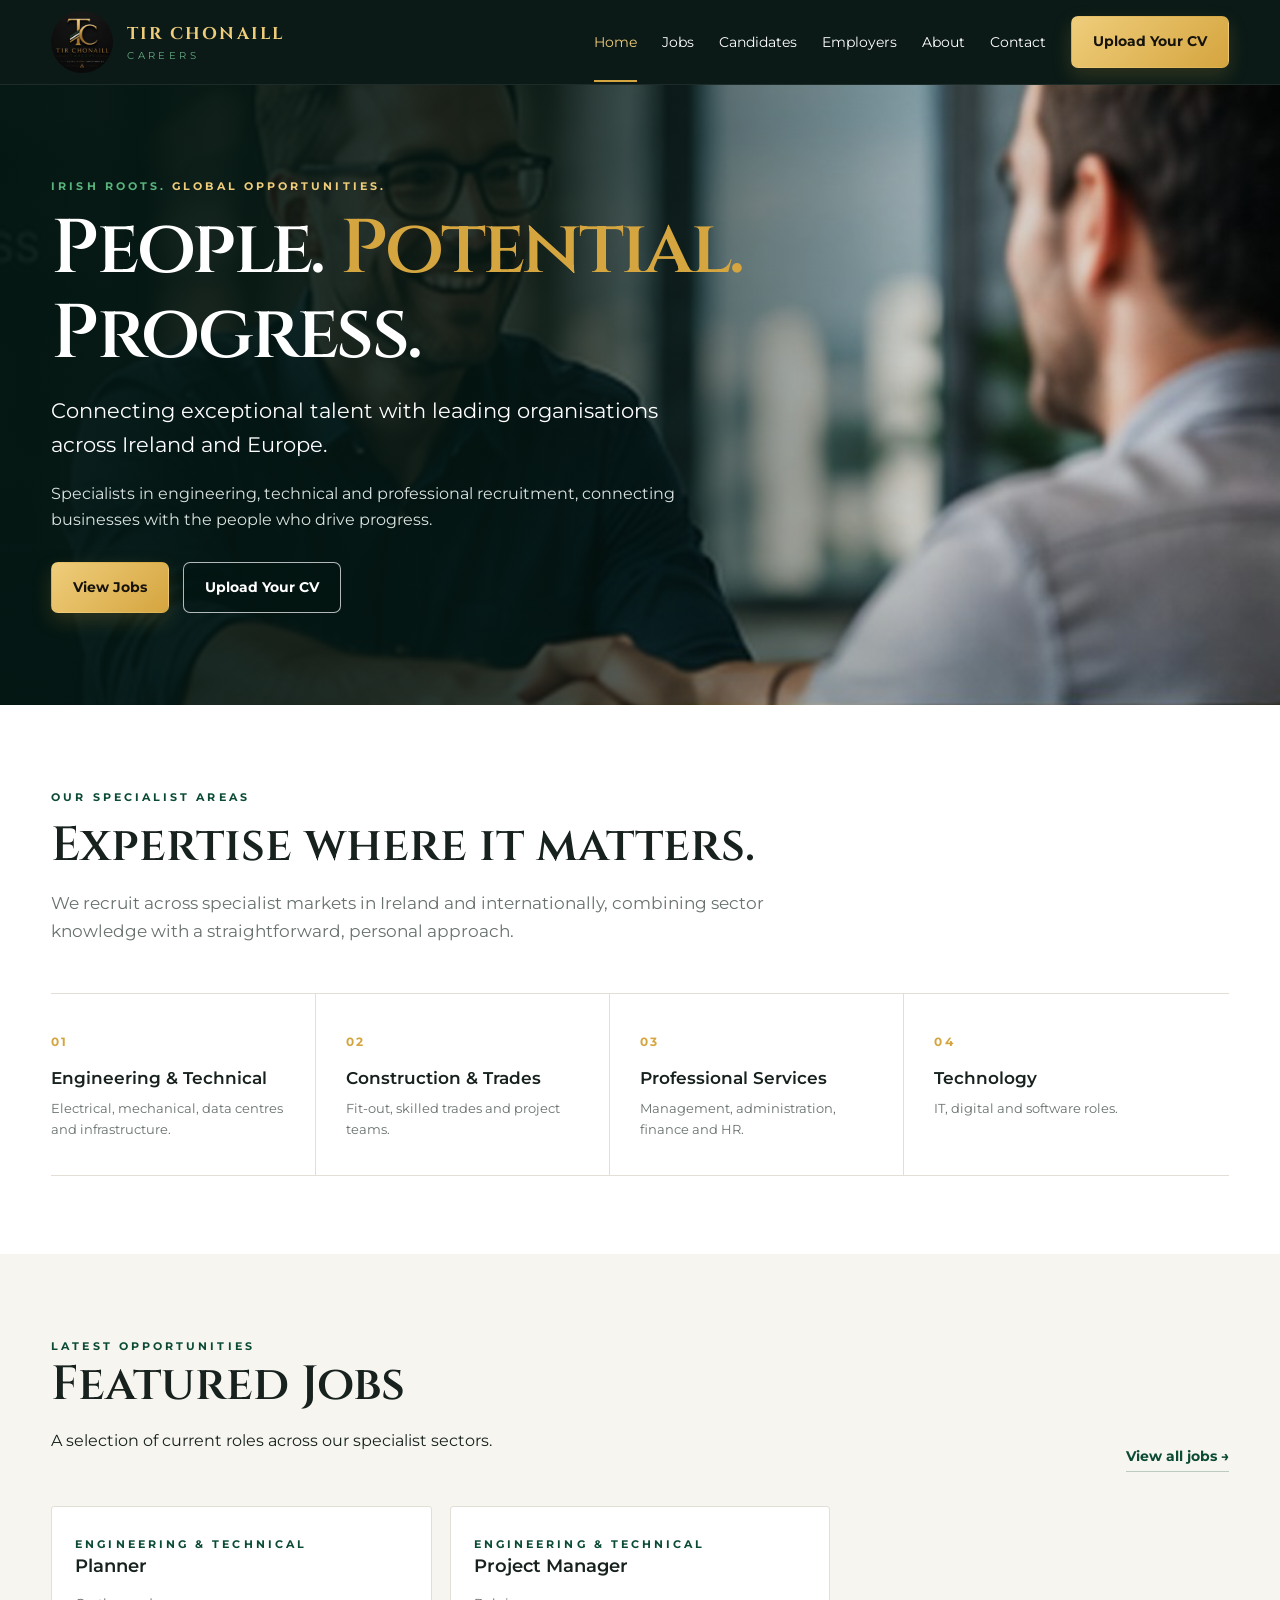
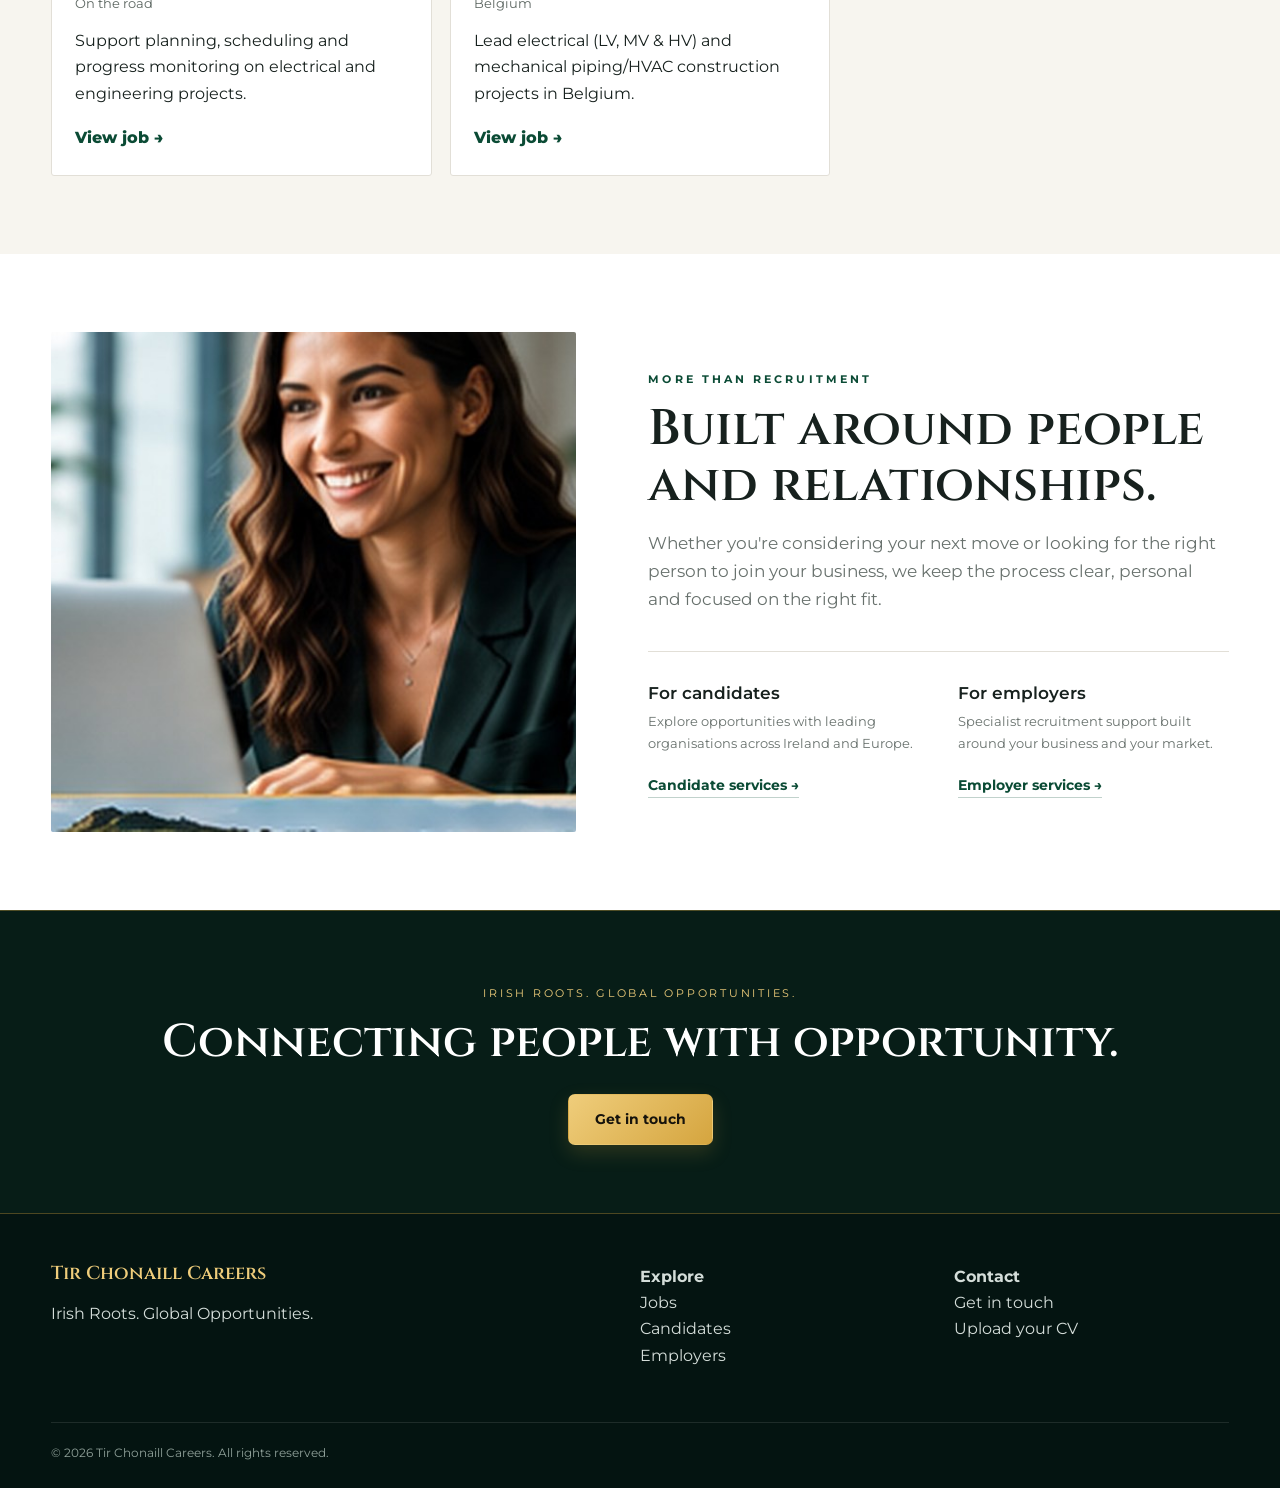
==== commit 2b4a282b: "Add favicon to the HTML head section" ====
--- a/index.html
+++ b/index.html
@@ -1,4 +1,4 @@
-<!doctype html><html lang="en"><head><meta charset="utf-8"><meta name="viewport" content="width=device-width,initial-scale=1"><meta name="description" content="Tir Chonaill Careers connects exceptional talent with leading organisations across Ireland and Europe."><title>Tir Chonaill Careers | People. Potential. Progress.</title><link rel="stylesheet" href="css/style.css"></head><body>
+<!doctype html><html lang="en"><head><link rel="icon" type="image/jpeg" href="/images/logo.jpg"><meta charset="utf-8"><meta name="viewport" content="width=device-width,initial-scale=1"><meta name="description" content="Tir Chonaill Careers connects exceptional talent with leading organisations across Ireland and Europe."><title>Tir Chonaill Careers | People. Potential. Progress.</title><link rel="stylesheet" href="css/style.css"></head><body>
 <header class="header"><div class="container nav"><a class="brand" href="index.html"><img src="images/logo.jpg" alt="Tir Chonaill Careers"><div><strong>TIR CHONAILL</strong><small>CAREERS</small></div></a><button class="mobile-toggle" aria-label="Menu">☰</button><nav class="navlinks"><a class="active" href="index.html">Home</a><a href="jobs.html">Jobs</a><a href="candidates.html">Candidates</a><a href="employers.html">Employers</a><a href="about.html">About</a><a href="contact.html">Contact</a><a class="btn btn-gold" href="apply.html">Upload Your CV</a></nav></div></header>
 <main>
 <section class="hero hero-refined"><div class="container"><div class="hero-copy refined-copy"><div class="eyebrow"><span>Irish Roots.</span> Global Opportunities.</div><h1>People. <span>Potential.</span> Progress.</h1><p class="hero-lead">Connecting exceptional talent with leading organisations across Ireland and Europe.</p><p>Specialists in engineering, technical and professional recruitment, connecting businesses with the people who drive progress.</p><div class="hero-actions"><a class="btn btn-gold" href="jobs.html">View Jobs</a><a class="btn btn-outline" href="apply.html">Upload Your CV</a></div></div></div></section>
--- a/css/style.css
+++ b/css/style.css
@@ -8,3 +8,20 @@
 .hero-refined{min-height:620px;display:flex;align-items:center;background-image:linear-gradient(90deg,rgba(4,23,19,.96) 0%,rgba(4,23,19,.84) 40%,rgba(4,23,19,.18) 72%,rgba(4,23,19,.08) 100%),url('../images/employer.jpg');background-size:cover;background-position:center;padding:90px 0}.hero-refined .refined-copy{max-width:700px}.hero-refined h1{font-size:clamp(50px,6.2vw,76px);max-width:760px}.hero-refined .hero-lead{font-size:21px;max-width:650px}.sectors-clean{background:#fff}.clean-intro{max-width:720px;margin-bottom:48px}.clean-intro h2{margin-top:10px}.clean-intro p{font-size:17px;color:var(--muted)}.sector-list{display:grid;grid-template-columns:repeat(4,1fr);border-top:1px solid var(--line);border-bottom:1px solid var(--line)}.sector-list article{padding:34px 30px 34px 0;margin-right:30px;border-right:1px solid var(--line)}.sector-list article:last-child{border-right:0;margin-right:0}.sector-list span{font-size:12px;letter-spacing:.18em;color:var(--gold);font-weight:700}.sector-list h3{font-family:'Montserrat',Arial,sans-serif;font-size:17px;margin:14px 0 10px}.sector-list p{font-size:13px;color:var(--muted);margin:0}.latest-clean{background:var(--paper)}.latest-clean .job-card{box-shadow:none;border-radius:3px}.latest-clean .job-card:hover{box-shadow:0 10px 25px rgba(20,30,25,.07)}.latest-clean .job-photo{display:none}.text-link{color:var(--green);font-weight:700;font-size:14px;border-bottom:1px solid rgba(11,75,53,.25);padding-bottom:3px}.approach-section{background:#fff}.approach-grid{display:grid;grid-template-columns:.95fr 1.05fr;gap:72px;align-items:center}.approach-image{min-height:500px;background:url('../images/candidate.jpg') center/cover;border-radius:2px}.approach-copy>p{font-size:17px;color:var(--muted);max-width:650px}.approach-copy h2{font-size:clamp(36px,4vw,50px);margin-top:10px}.approach-actions{display:grid;grid-template-columns:1fr 1fr;gap:38px;margin-top:38px;padding-top:32px;border-top:1px solid var(--line)}.approach-actions h3{font-family:'Montserrat',Arial,sans-serif;font-size:17px;margin-bottom:8px}.approach-actions p{font-size:13px;color:var(--muted)}.closing-band{background:#071d17;color:#fff;text-align:center;padding:68px 0;border-top:1px solid rgba(213,165,63,.35)}.closing-band span{text-transform:uppercase;letter-spacing:.25em;font-size:11px;color:var(--gold2)}.closing-band h2{font-size:clamp(32px,4vw,46px);margin:12px 0 25px}.closing-band .btn{min-width:145px}
 @media(max-width:900px){.hero-refined{min-height:560px;background-position:62% center}.sector-list{grid-template-columns:1fr 1fr}.sector-list article{border-bottom:1px solid var(--line)}.approach-grid{grid-template-columns:1fr;gap:42px}.approach-image{min-height:420px}}
 @media(max-width:560px){.hero-refined{min-height:540px;padding:70px 0;background-image:linear-gradient(90deg,rgba(4,23,19,.96),rgba(4,23,19,.68)),url('../images/employer.jpg')}.sector-list{grid-template-columns:1fr}.sector-list article{border-right:0;margin-right:0;padding:26px 0}.approach-actions{grid-template-columns:1fr}.approach-image{min-height:340px}}
+
+.job-detail-content{max-width:850px;margin-top:2rem;color:#25332f}.job-detail-content h2{font-size:1.5rem;margin:1.5rem 0 .6rem}.job-detail-section ul{padding-left:1.5rem;line-height:1.8}.job-detail-section li{margin-bottom:.35rem}.job-detail-content p{line-height:1.75}
+
+/* Job details: accessible light reading surface */
+.job-title-hero{padding:64px 0 54px;background:linear-gradient(110deg,#061b16,#143a31);color:#fff}
+.job-title-hero .eyebrow{color:#f0ca77}
+.job-title-hero h1{color:#fff;font-size:clamp(38px,5vw,64px);margin:14px 0 20px}
+.job-title-hero p{color:#f1f5f2;font-size:18px;margin:0}
+.job-description-section{background:#fff;padding:52px 0 88px;color:#202d28}
+.job-detail-panel{max-width:930px}
+.job-description-section .job-detail-content{max-width:850px;margin:0;color:#26332e}
+.job-description-section .job-detail-content p,.job-description-section li{color:#26332e;font-size:16px;line-height:1.8}
+.job-description-section .job-detail-content h2{color:#123c2e;font-size:clamp(20px,2.3vw,27px);margin:32px 0 12px}
+.job-description-section .job-detail-section{margin:24px 0}
+.job-description-section .job-detail-section ul{padding-left:25px;margin:10px 0 22px}
+.job-description-section .job-detail-section li{margin-bottom:9px}
+.job-description-section .btn-green{margin-top:20px}
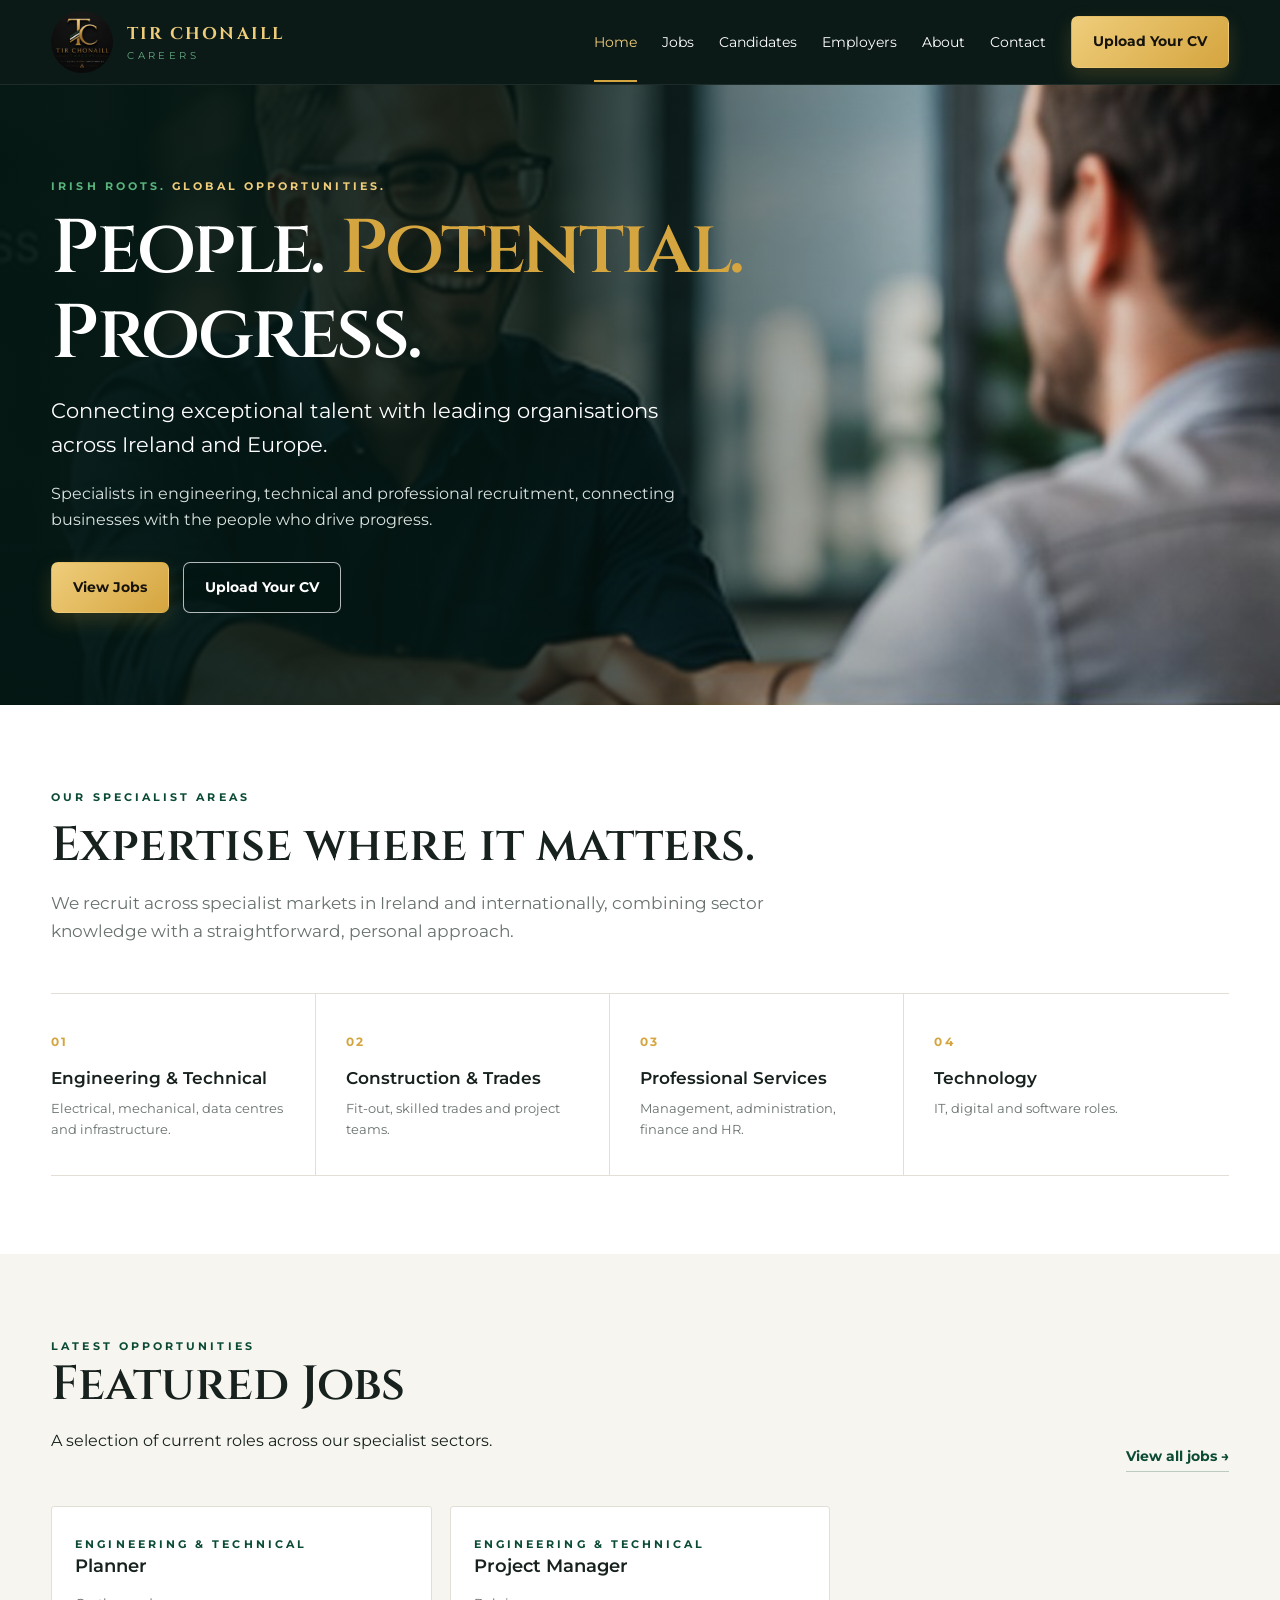
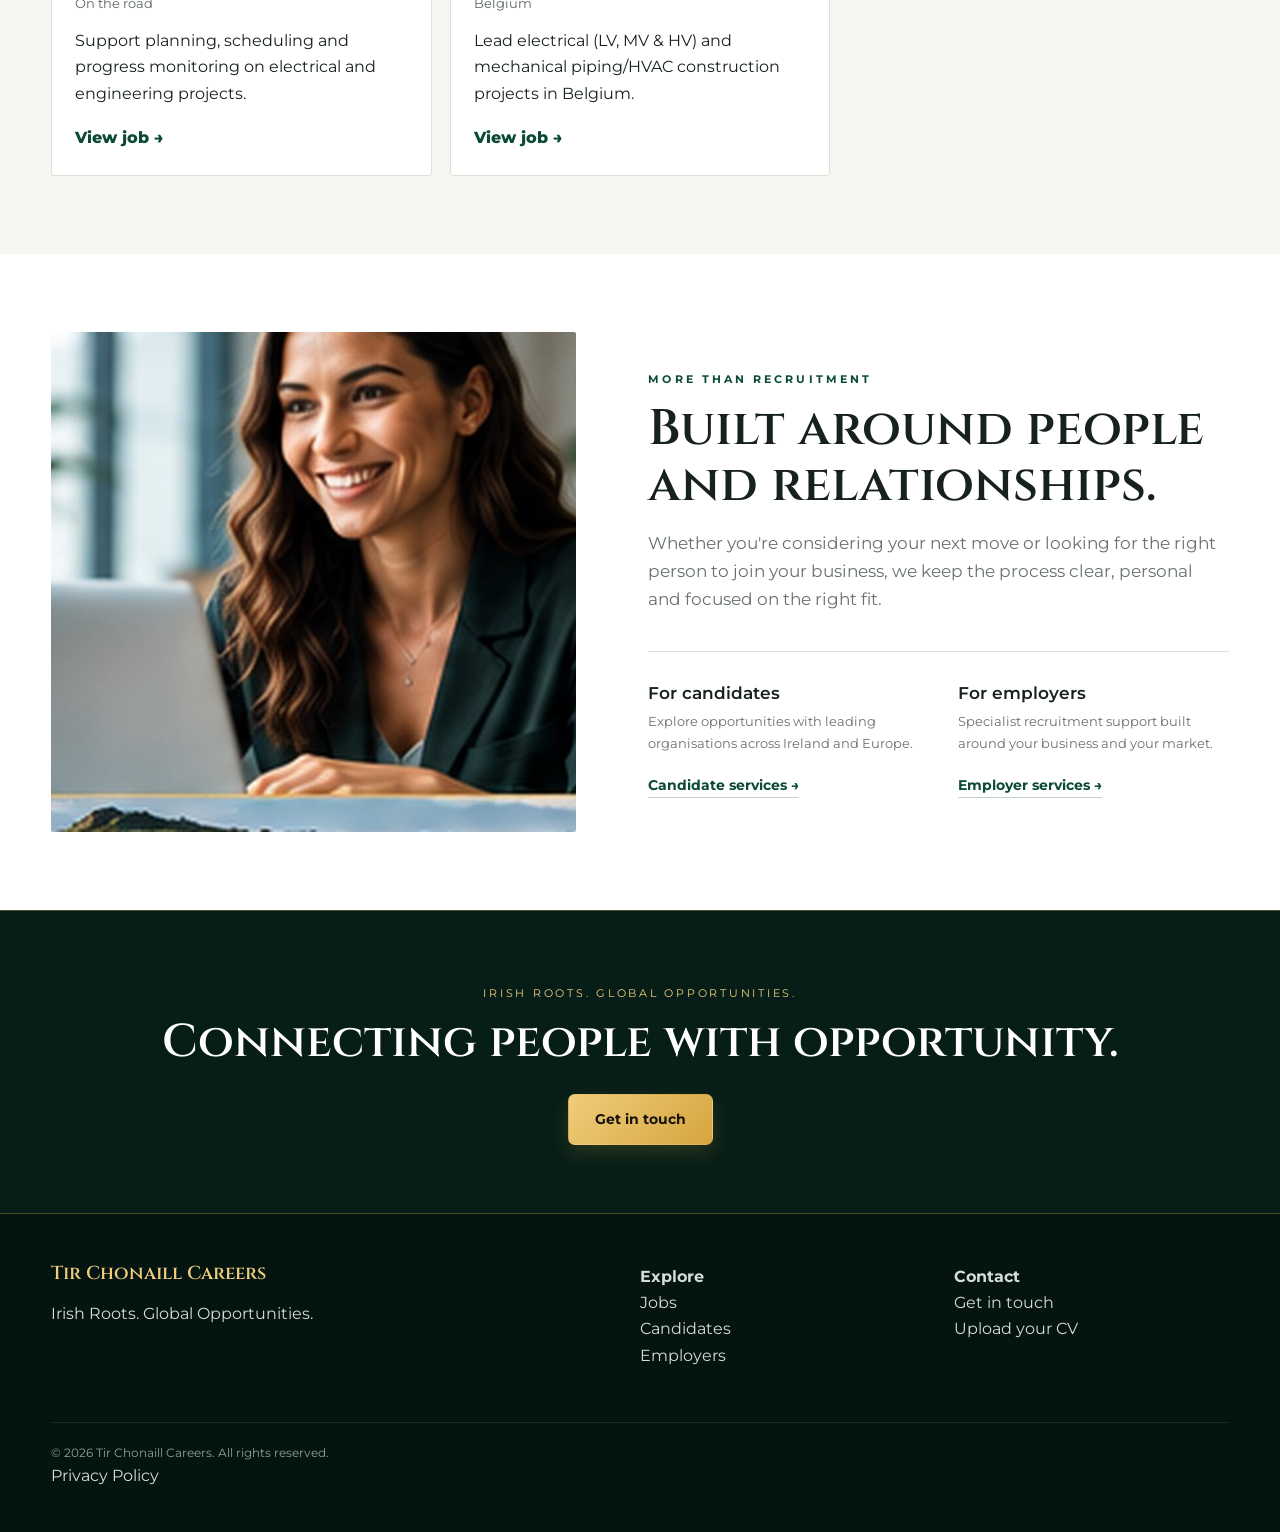
==== commit f2e0a94b: "Add footer with navigation and copyright details Added footer section with links and copyright notic" ====
--- a/index.html
+++ b/index.html
@@ -7,4 +7,4 @@
 <section class="section approach-section"><div class="container approach-grid"><div class="approach-image" role="img" aria-label="Professional recruitment conversation"></div><div class="approach-copy"><span class="eyebrow dark">More than recruitment</span><h2>Built around people and relationships.</h2><p>Whether you're considering your next move or looking for the right person to join your business, we keep the process clear, personal and focused on the right fit.</p><div class="approach-actions"><div><h3>For candidates</h3><p>Explore opportunities with leading organisations across Ireland and Europe.</p><a class="text-link" href="candidates.html">Candidate services →</a></div><div><h3>For employers</h3><p>Specialist recruitment support built around your business and your market.</p><a class="text-link" href="employers.html">Employer services →</a></div></div></div></div></section>
 <section class="closing-band"><div class="container"><span>Irish Roots. Global Opportunities.</span><h2>Connecting people with opportunity.</h2><a class="btn btn-gold" href="contact.html">Get in touch</a></div></section>
 </main>
-<footer class="footer"><div class="container"><div class="footer-grid"><div><h3>Tir Chonaill Careers</h3><p>Irish Roots. Global Opportunities.</p></div><div><b>Explore</b><p><a href="jobs.html">Jobs</a><br><a href="candidates.html">Candidates</a><br><a href="employers.html">Employers</a></p></div><div><b>Contact</b><p><a href="contact.html">Get in touch</a><br><a href="apply.html">Upload your CV</a></p></div></div><div class="copyright">© 2026 Tir Chonaill Careers. All rights reserved.</div></div></footer><script src="js/main.js"></script><script src="js/jobs.js"></script></body></html>
+<footer class="footer"><div class="container"><div class="footer-grid"><div><h3>Tir Chonaill Careers</h3><p>Irish Roots. Global Opportunities.</p></div><div><b>Explore</b><p><a href="jobs.html">Jobs</a><br><a href="candidates.html">Candidates</a><br><a href="employers.html">Employers</a></p></div><div><b>Contact</b><p><a href="contact.html">Get in touch</a><br><a href="apply.html">Upload your CV</a></p></div></div><div class="copyright">© 2026 Tir Chonaill Careers. All rights reserved.</div><p><a href="privacy.html">Privacy Policy</a></p></div></footer><script src="js/main.js"></script><script src="js/jobs.js"></script></body></html>
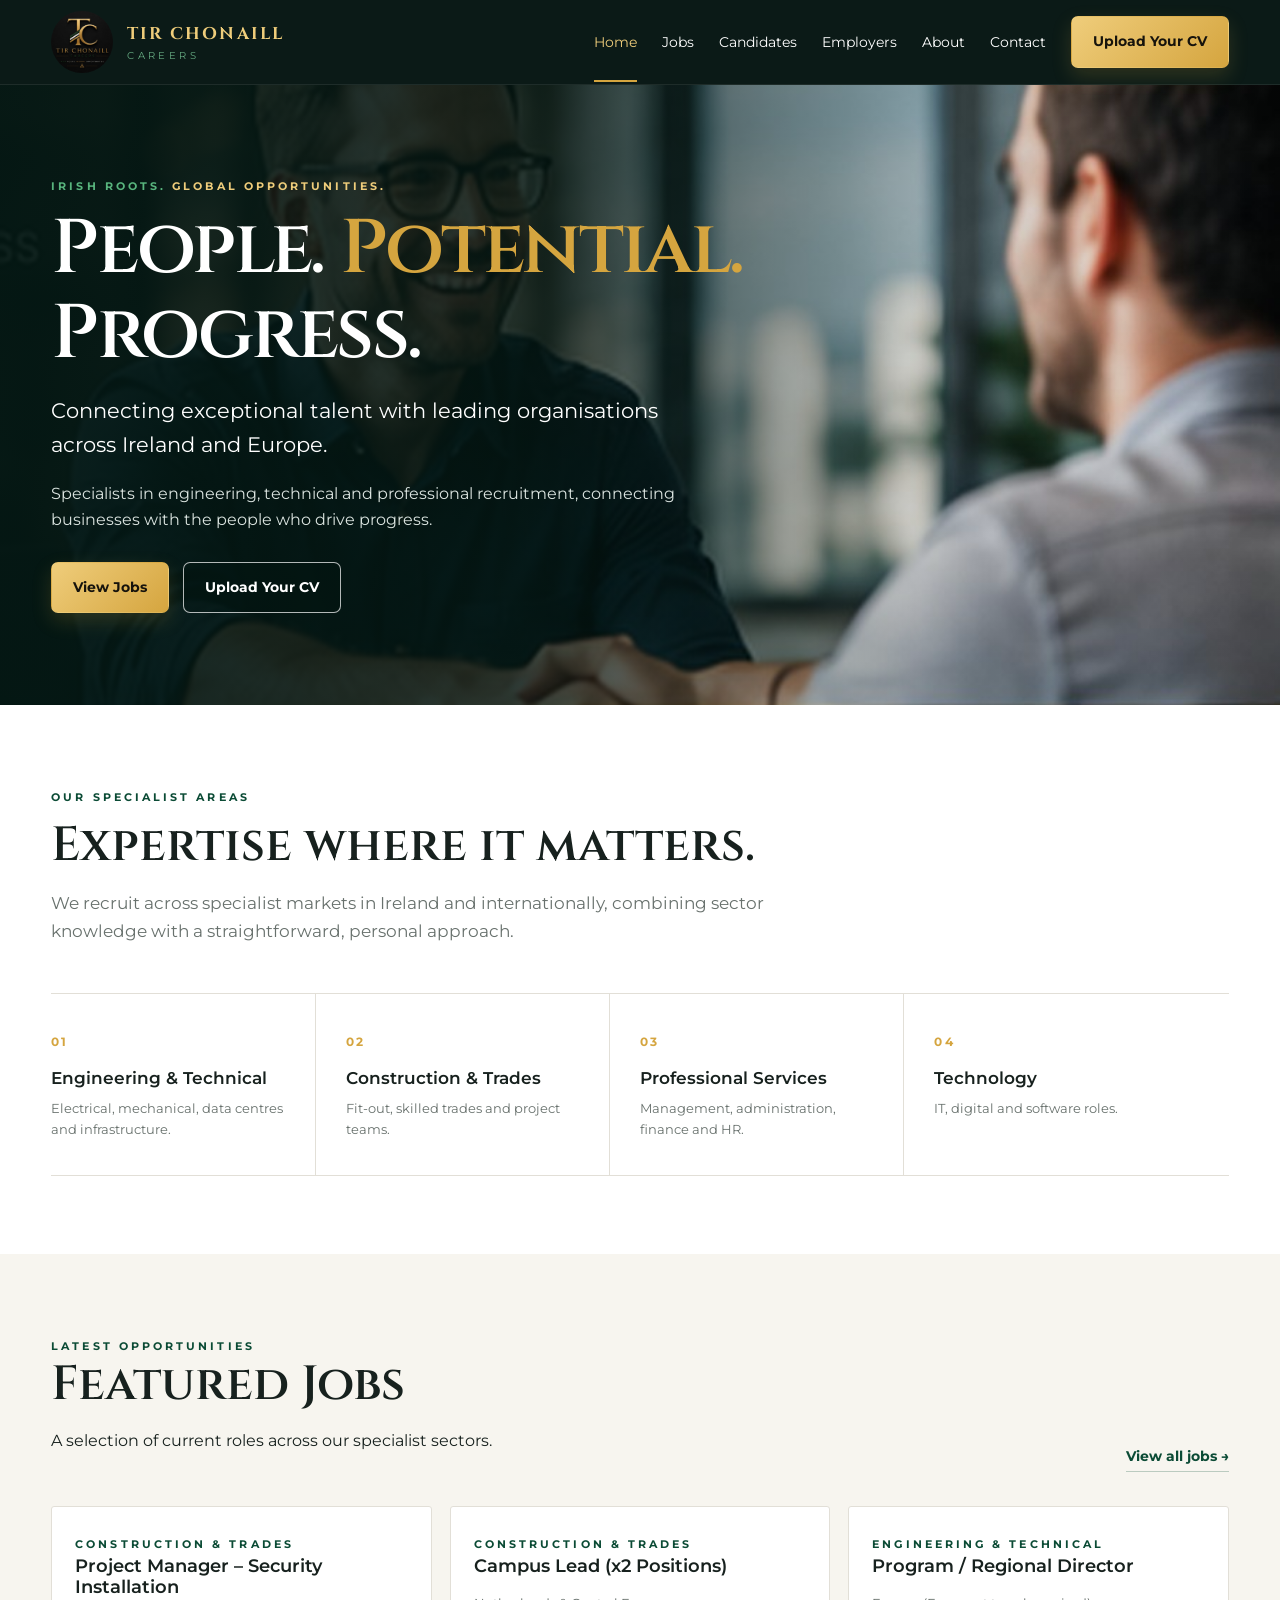
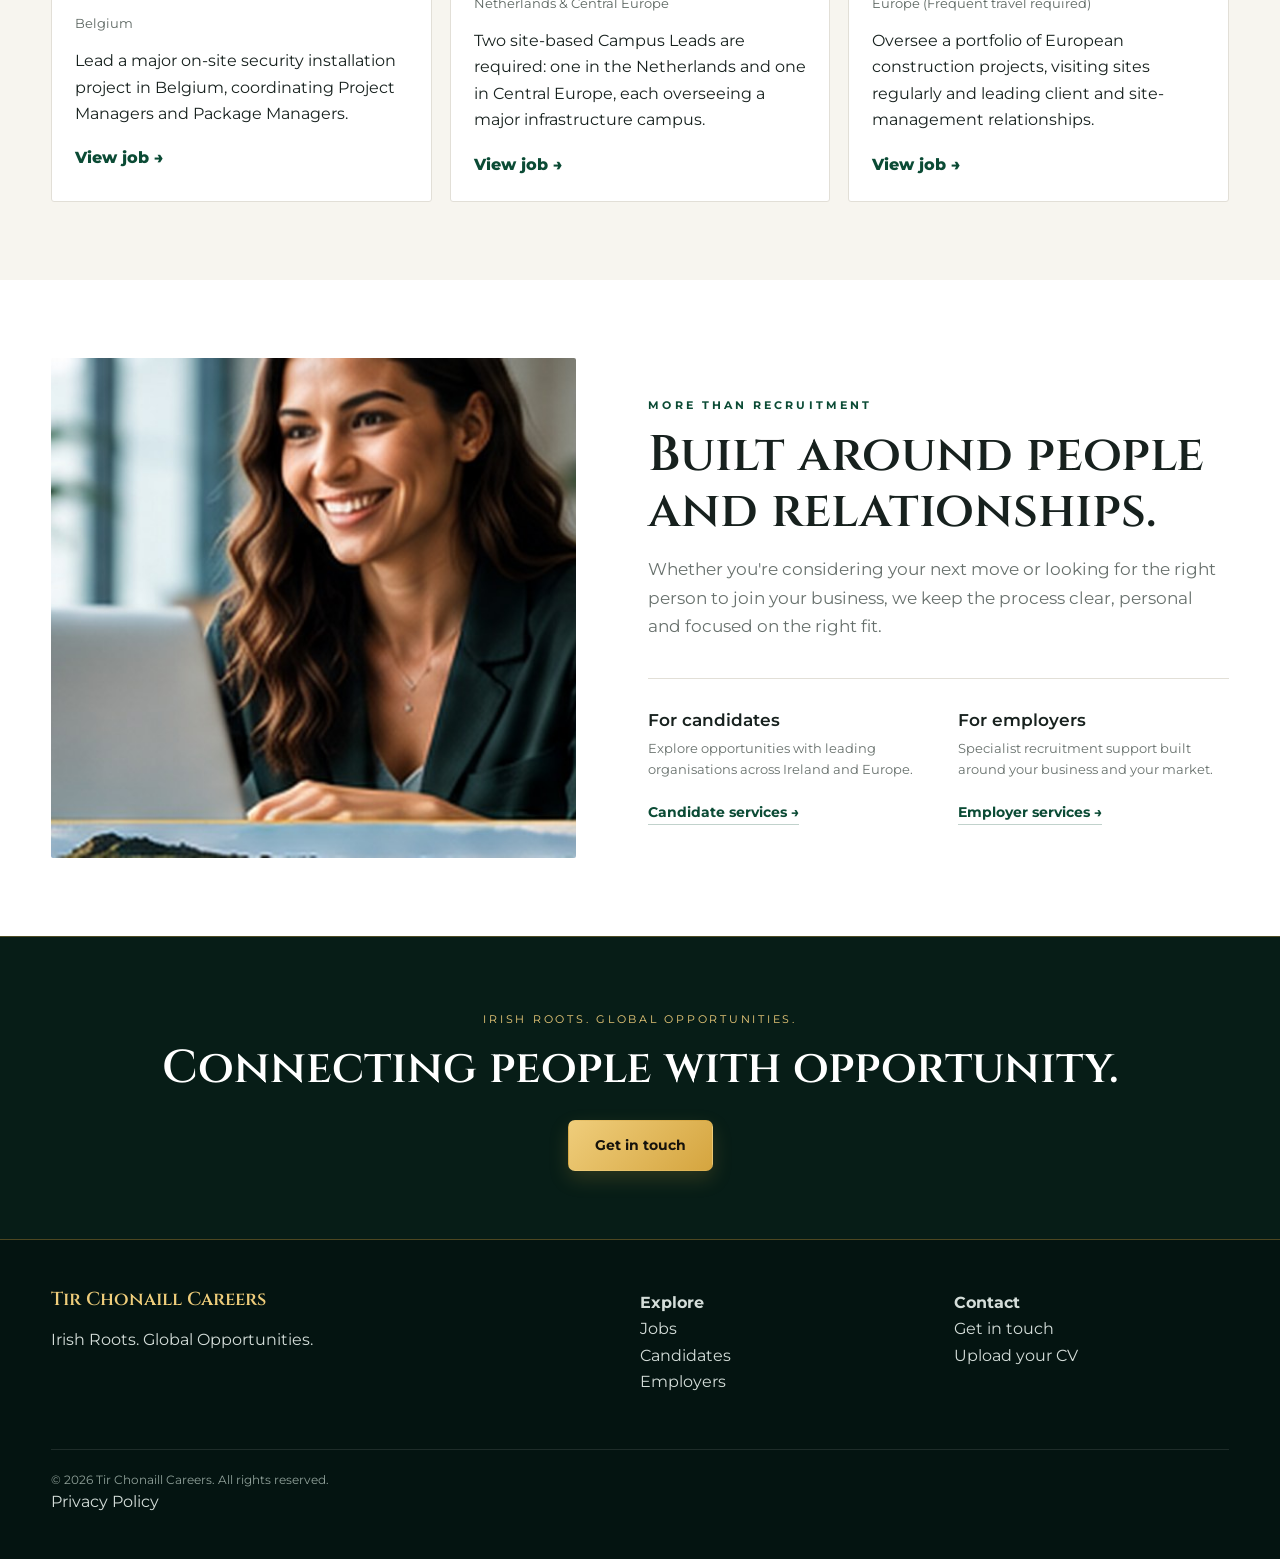
==== commit 6a42f2eb: "Add Google Search Console verification meta tag" ====
--- a/index.html
+++ b/index.html
@@ -1,4 +1,4 @@
-<!doctype html><html lang="en"><head><link rel="icon" type="image/jpeg" href="/images/logo.jpg"><meta charset="utf-8"><meta name="viewport" content="width=device-width,initial-scale=1"><meta name="description" content="Tir Chonaill Careers connects exceptional talent with leading organisations across Ireland and Europe."><title>Tir Chonaill Careers | People. Potential. Progress.</title><link rel="stylesheet" href="css/style.css"></head><body>
+<!doctype html><html lang="en"><head><meta name="google-site-verification" content="oLlSqt-VRYolvk8C1aIhvhmVdFATKzh6LWkwGVP81Tw" /><link rel="icon" type="image/jpeg" href="/images/logo.jpg"><meta charset="utf-8"><meta name="viewport" content="width=device-width,initial-scale=1"><meta name="description" content="Tir Chonaill Careers connects exceptional talent with leading organisations across Ireland and Europe."><title>Tir Chonaill Careers | People. Potential. Progress.</title><link rel="stylesheet" href="css/style.css"></head><body>
 <header class="header"><div class="container nav"><a class="brand" href="index.html"><img src="images/logo.jpg" alt="Tir Chonaill Careers"><div><strong>TIR CHONAILL</strong><small>CAREERS</small></div></a><button class="mobile-toggle" aria-label="Menu">☰</button><nav class="navlinks"><a class="active" href="index.html">Home</a><a href="jobs.html">Jobs</a><a href="candidates.html">Candidates</a><a href="employers.html">Employers</a><a href="about.html">About</a><a href="contact.html">Contact</a><a class="btn btn-gold" href="apply.html">Upload Your CV</a></nav></div></header>
 <main>
 <section class="hero hero-refined"><div class="container"><div class="hero-copy refined-copy"><div class="eyebrow"><span>Irish Roots.</span> Global Opportunities.</div><h1>People. <span>Potential.</span> Progress.</h1><p class="hero-lead">Connecting exceptional talent with leading organisations across Ireland and Europe.</p><p>Specialists in engineering, technical and professional recruitment, connecting businesses with the people who drive progress.</p><div class="hero-actions"><a class="btn btn-gold" href="jobs.html">View Jobs</a><a class="btn btn-outline" href="apply.html">Upload Your CV</a></div></div></div></section>
